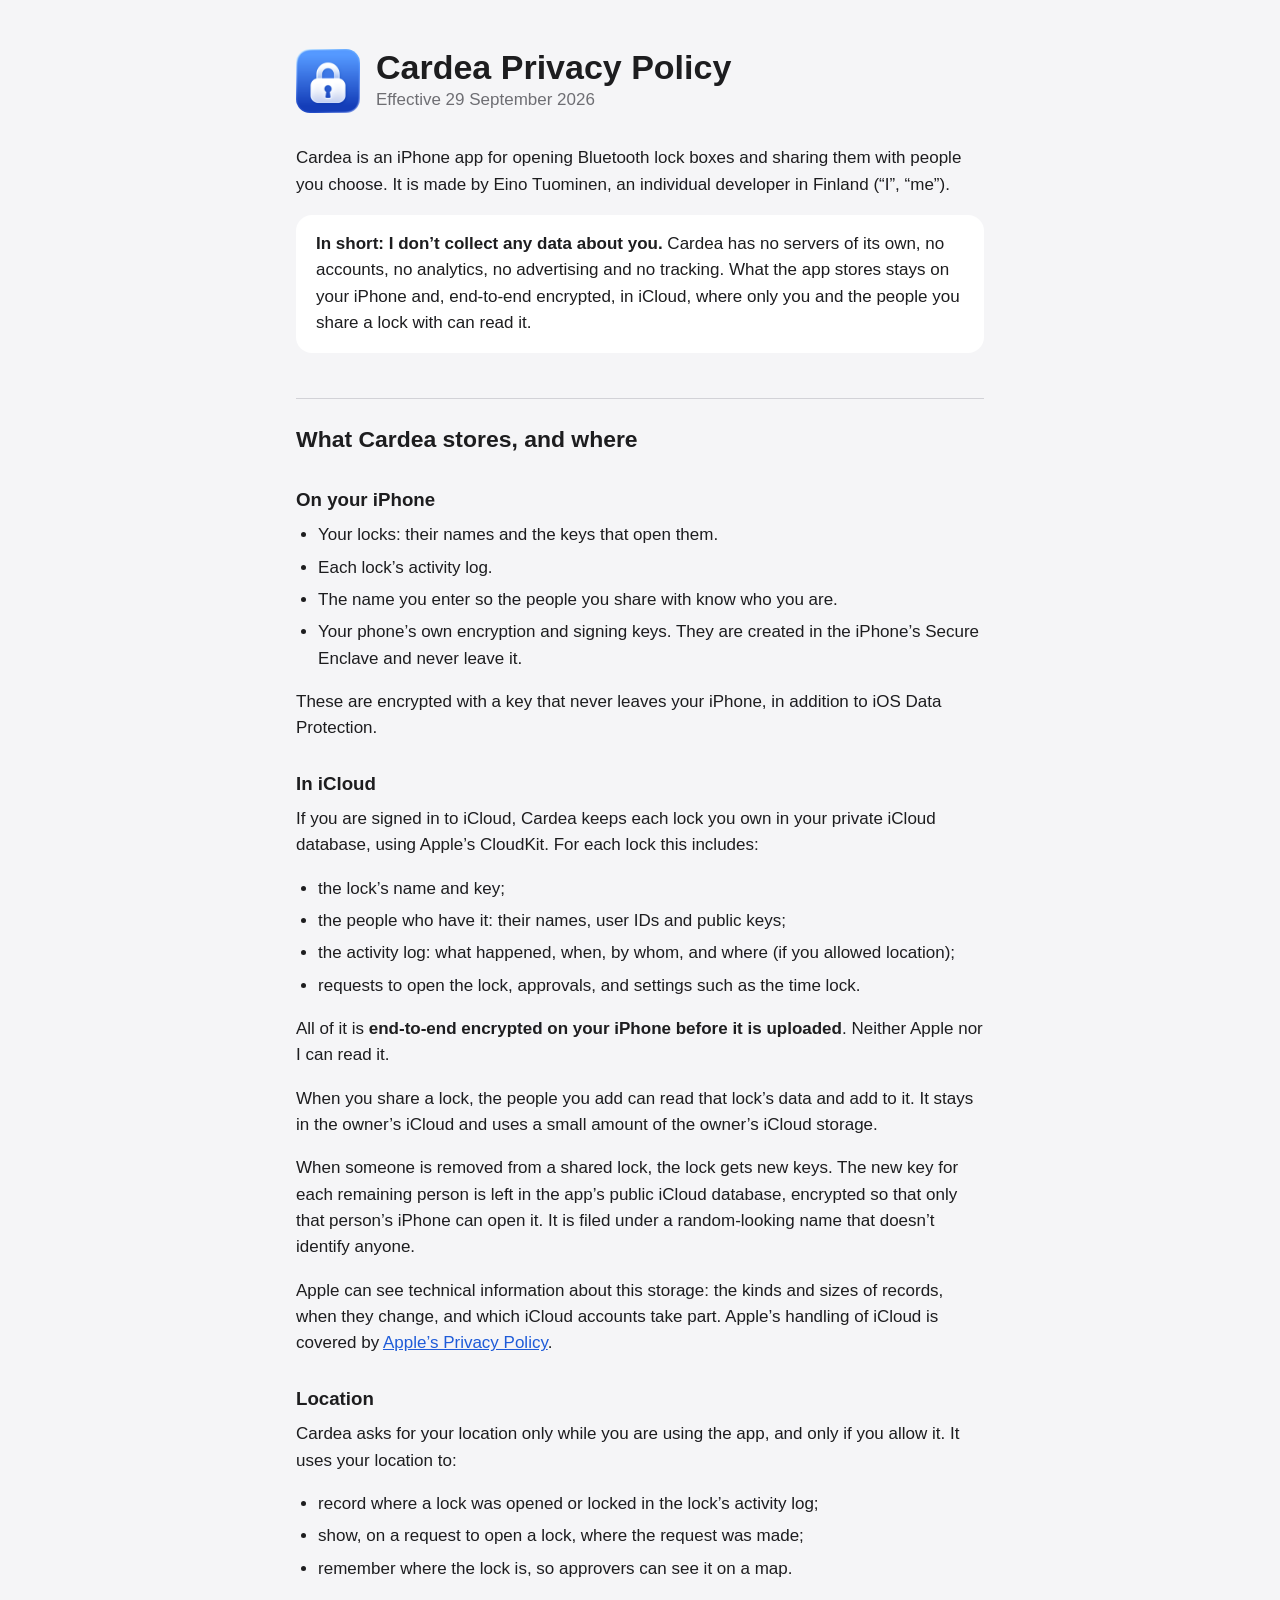
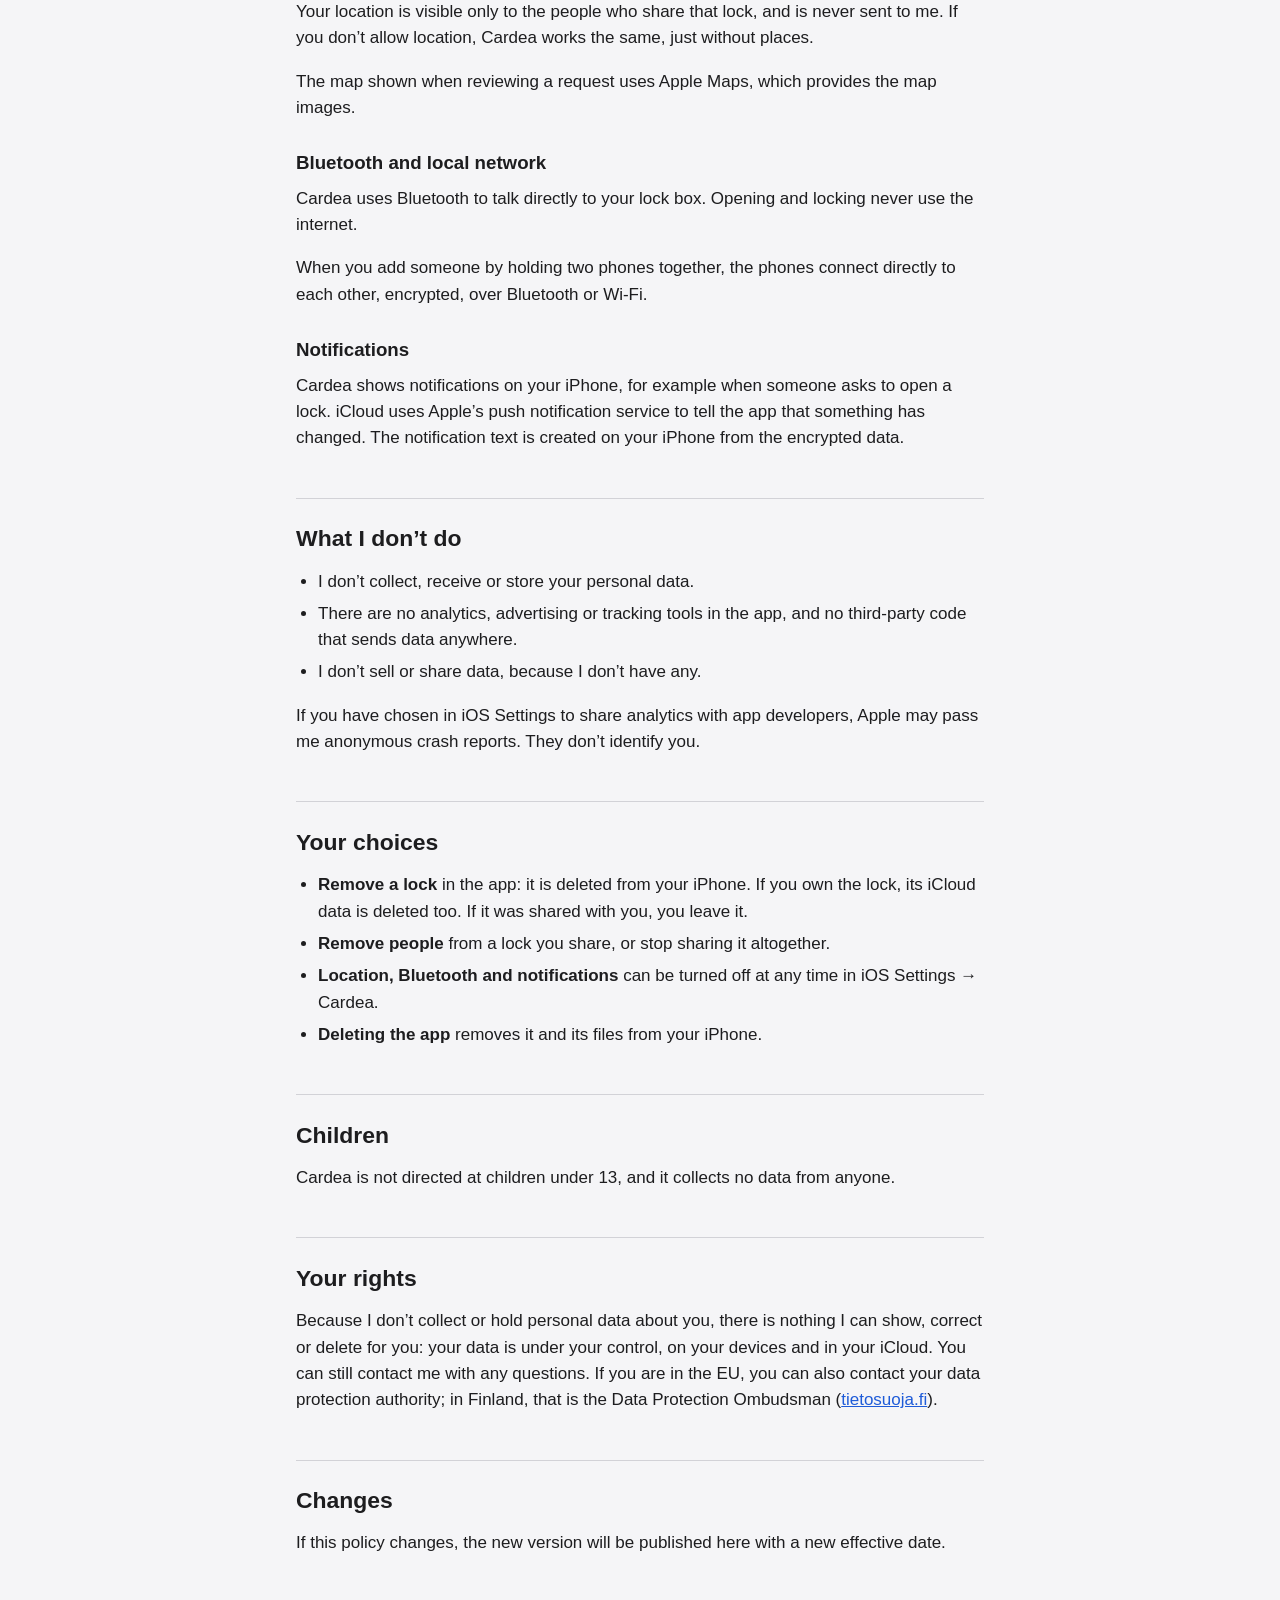
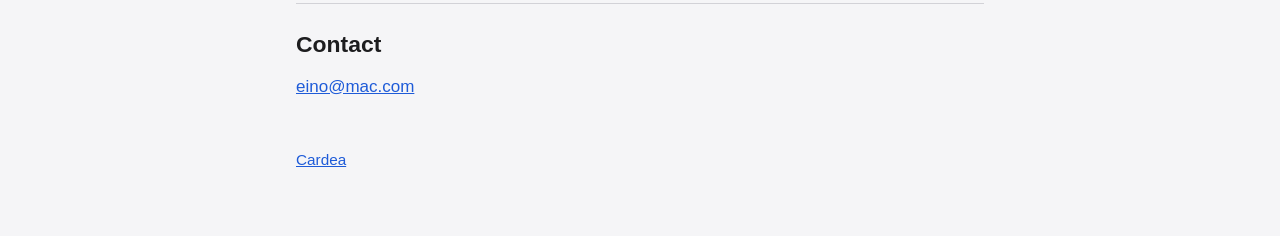
==== privacy/index.html @ a5cd73ec "Cardea support page and privacy policy" ====
<!doctype html>
<html lang="en">
<head>
<meta charset="utf-8">
<meta name="viewport" content="width=device-width, initial-scale=1">
<title>Cardea Privacy Policy</title>
<meta name="description" content="How the Cardea app handles your data: it doesn't collect any.">
<link rel="icon" href="../icon.png">
<link rel="stylesheet" href="../style.css">
</head>
<body>
<main>
<header>
  <img src="../icon.png" alt="">
  <div>
    <h1>Cardea Privacy Policy</h1>
    <p>Effective 29 September 2026</p>
  </div>
</header>

<p>Cardea is an iPhone app for opening Bluetooth lock boxes and sharing them with people you choose. It is made by Eino Tuominen, an individual developer in Finland (“I”, “me”).</p>

<p class="summary"><strong>In short: I don’t collect any data about you.</strong> Cardea has no servers of its own, no accounts, no analytics, no advertising and no tracking. What the app stores stays on your iPhone and, end-to-end encrypted, in iCloud, where only you and the people you share a lock with can read it.</p>

<h2>What Cardea stores, and where</h2>

<h3>On your iPhone</h3>
<ul>
  <li>Your locks: their names and the keys that open them.</li>
  <li>Each lock’s activity log.</li>
  <li>The name you enter so the people you share with know who you are.</li>
  <li>Your phone’s own encryption and signing keys. They are created in the iPhone’s Secure Enclave and never leave it.</li>
</ul>
<p>These are encrypted with a key that never leaves your iPhone, in addition to iOS Data Protection.</p>

<h3>In iCloud</h3>
<p>If you are signed in to iCloud, Cardea keeps each lock you own in your private iCloud database, using Apple’s CloudKit. For each lock this includes:</p>
<ul>
  <li>the lock’s name and key;</li>
  <li>the people who have it: their names, user IDs and public keys;</li>
  <li>the activity log: what happened, when, by whom, and where (if you allowed location);</li>
  <li>requests to open the lock, approvals, and settings such as the time lock.</li>
</ul>
<p>All of it is <strong>end-to-end encrypted on your iPhone before it is uploaded</strong>. Neither Apple nor I can read it.</p>
<p>When you share a lock, the people you add can read that lock’s data and add to it. It stays in the owner’s iCloud and uses a small amount of the owner’s iCloud storage.</p>
<p>When someone is removed from a shared lock, the lock gets new keys. The new key for each remaining person is left in the app’s public iCloud database, encrypted so that only that person’s iPhone can open it. It is filed under a random-looking name that doesn’t identify anyone.</p>
<p>Apple can see technical information about this storage: the kinds and sizes of records, when they change, and which iCloud accounts take part. Apple’s handling of iCloud is covered by <a href="https://www.apple.com/legal/privacy/">Apple’s Privacy Policy</a>.</p>

<h3>Location</h3>
<p>Cardea asks for your location only while you are using the app, and only if you allow it. It uses your location to:</p>
<ul>
  <li>record where a lock was opened or locked in the lock’s activity log;</li>
  <li>show, on a request to open a lock, where the request was made;</li>
  <li>remember where the lock is, so approvers can see it on a map.</li>
</ul>
<p>Your location is visible only to the people who share that lock, and is never sent to me. If you don’t allow location, Cardea works the same, just without places.</p>
<p>The map shown when reviewing a request uses Apple Maps, which provides the map images.</p>

<h3>Bluetooth and local network</h3>
<p>Cardea uses Bluetooth to talk directly to your lock box. Opening and locking never use the internet.</p>
<p>When you add someone by holding two phones together, the phones connect directly to each other, encrypted, over Bluetooth or Wi-Fi.</p>

<h3>Notifications</h3>
<p>Cardea shows notifications on your iPhone, for example when someone asks to open a lock. iCloud uses Apple’s push notification service to tell the app that something has changed. The notification text is created on your iPhone from the encrypted data.</p>

<h2>What I don’t do</h2>
<ul>
  <li>I don’t collect, receive or store your personal data.</li>
  <li>There are no analytics, advertising or tracking tools in the app, and no third-party code that sends data anywhere.</li>
  <li>I don’t sell or share data, because I don’t have any.</li>
</ul>
<p>If you have chosen in iOS Settings to share analytics with app developers, Apple may pass me anonymous crash reports. They don’t identify you.</p>

<h2>Your choices</h2>
<ul>
  <li><strong>Remove a lock</strong> in the app: it is deleted from your iPhone. If you own the lock, its iCloud data is deleted too. If it was shared with you, you leave it.</li>
  <li><strong>Remove people</strong> from a lock you share, or stop sharing it altogether.</li>
  <li><strong>Location, Bluetooth and notifications</strong> can be turned off at any time in iOS Settings → Cardea.</li>
  <li><strong>Deleting the app</strong> removes it and its files from your iPhone.</li>
</ul>

<h2>Children</h2>
<p>Cardea is not directed at children under 13, and it collects no data from anyone.</p>

<h2>Your rights</h2>
<p>Because I don’t collect or hold personal data about you, there is nothing I can show, correct or delete for you: your data is under your control, on your devices and in your iCloud. You can still contact me with any questions. If you are in the EU, you can also contact your data protection authority; in Finland, that is the Data Protection Ombudsman (<a href="https://tietosuoja.fi/en">tietosuoja.fi</a>).</p>

<h2>Changes</h2>
<p>If this policy changes, the new version will be published here with a new effective date.</p>

<h2>Contact</h2>
<p><a href="mailto:eino@mac.com">eino@mac.com</a></p>

<footer><a href="../">Cardea</a></footer>
</main>
</body>
</html>
---- style.css ----
:root {
  --bg: #f5f5f7;
  --card: #ffffff;
  --text: #1d1d1f;
  --muted: #6e6e73;
  --accent: #1e5bd8;
  --rule: #d2d2d7;
}
@media (prefers-color-scheme: dark) {
  :root {
    --bg: #000000;
    --card: #1c1c1e;
    --text: #f5f5f7;
    --muted: #a1a1a6;
    --accent: #5b9bff;
    --rule: #38383a;
  }
}
* { box-sizing: border-box; }
body {
  margin: 0;
  background: var(--bg);
  color: var(--text);
  font: 17px/1.55 -apple-system, BlinkMacSystemFont, "SF Pro Text", "Helvetica Neue", Arial, sans-serif;
  -webkit-text-size-adjust: 100%;
}
main {
  max-width: 720px;
  margin: 0 auto;
  padding: 48px 16px 64px;
}
header { display: flex; align-items: center; gap: 16px; margin-bottom: 32px; }
header img { width: 64px; height: 64px; border-radius: 14px; }
header p { margin: 0; color: var(--muted); }
h1 { font-size: 2em; line-height: 1.15; margin: 0; }
h2 { font-size: 1.35em; margin: 2em 0 0.5em; padding-top: 1em; border-top: 1px solid var(--rule); }
h3 { font-size: 1.1em; margin: 1.5em 0 0.4em; }
p, ul { margin: 0 0 1em; }
ul { padding-left: 1.3em; }
li { margin-bottom: 0.35em; }
a { color: var(--accent); }
.summary {
  background: var(--card);
  border-radius: 16px;
  padding: 16px 20px;
  margin: 0 0 1.5em;
}
.muted { color: var(--muted); }
footer { margin-top: 48px; color: var(--muted); font-size: 0.9em; }
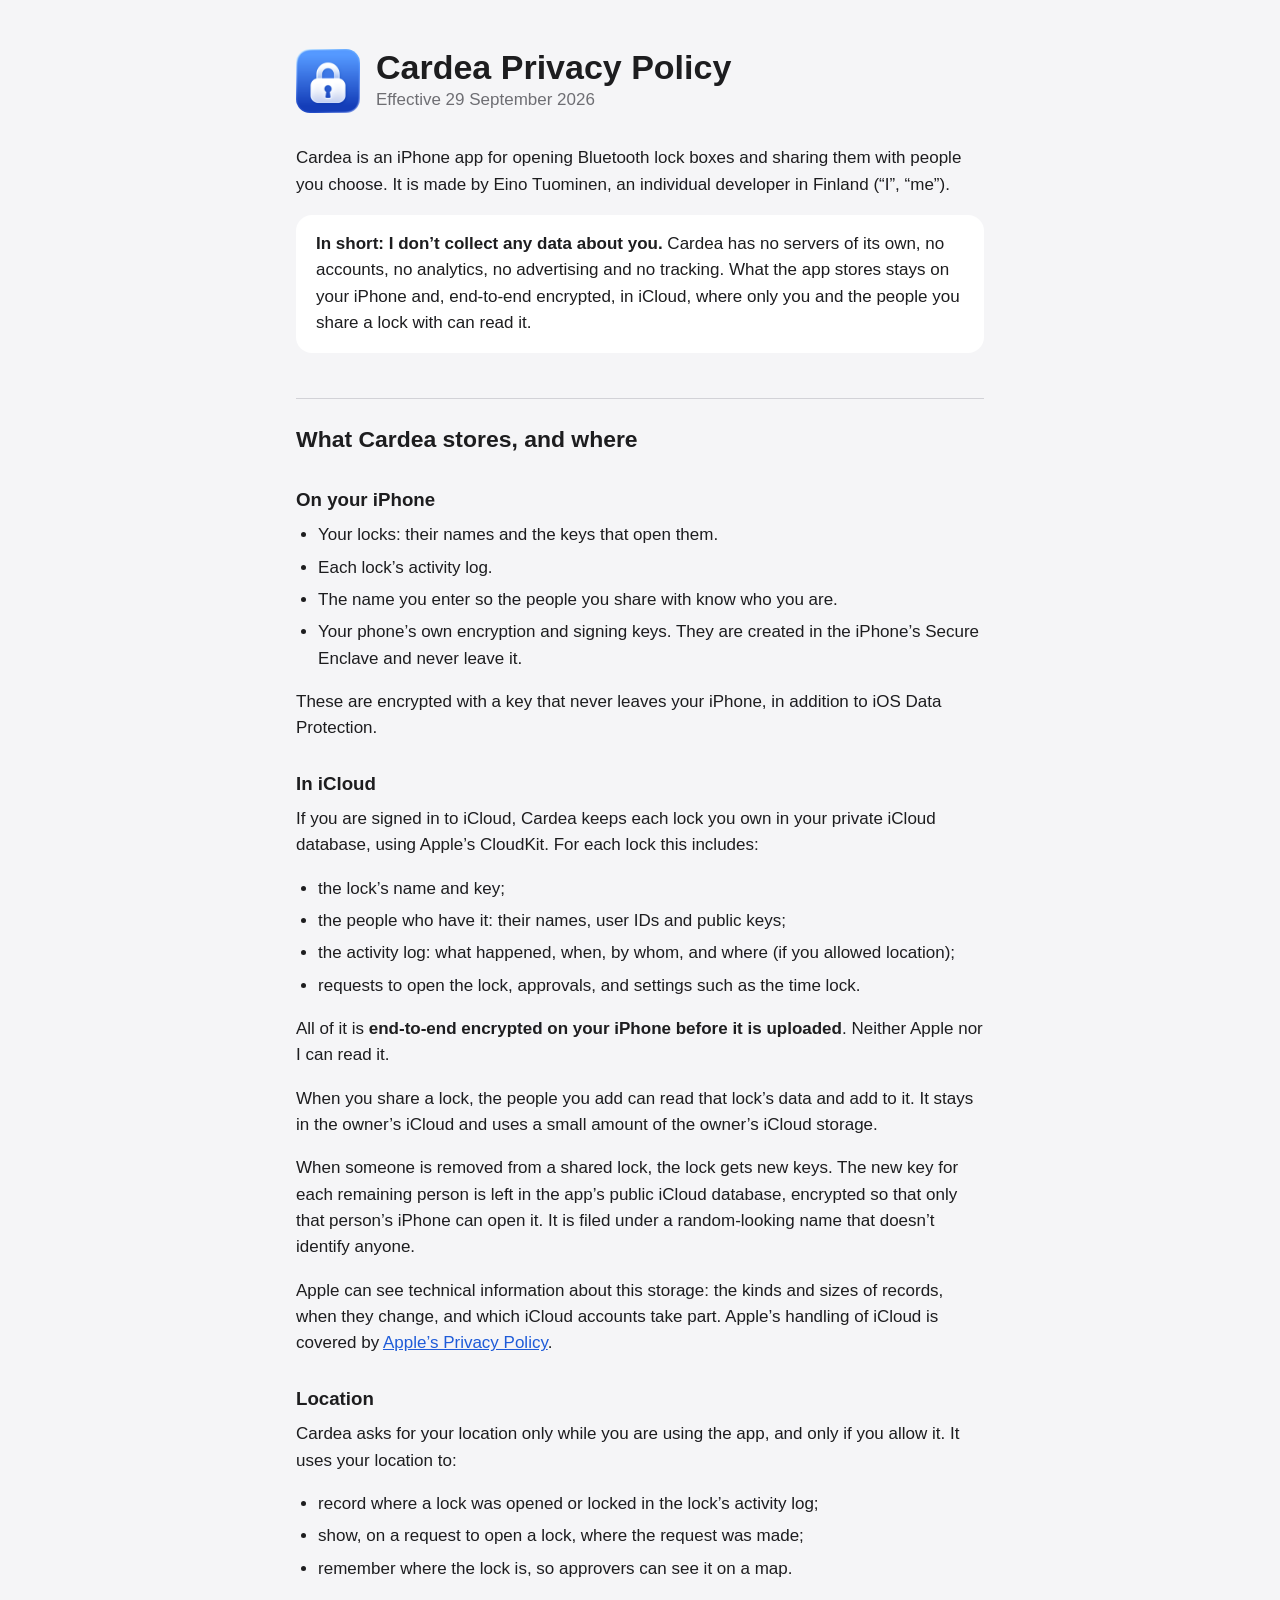
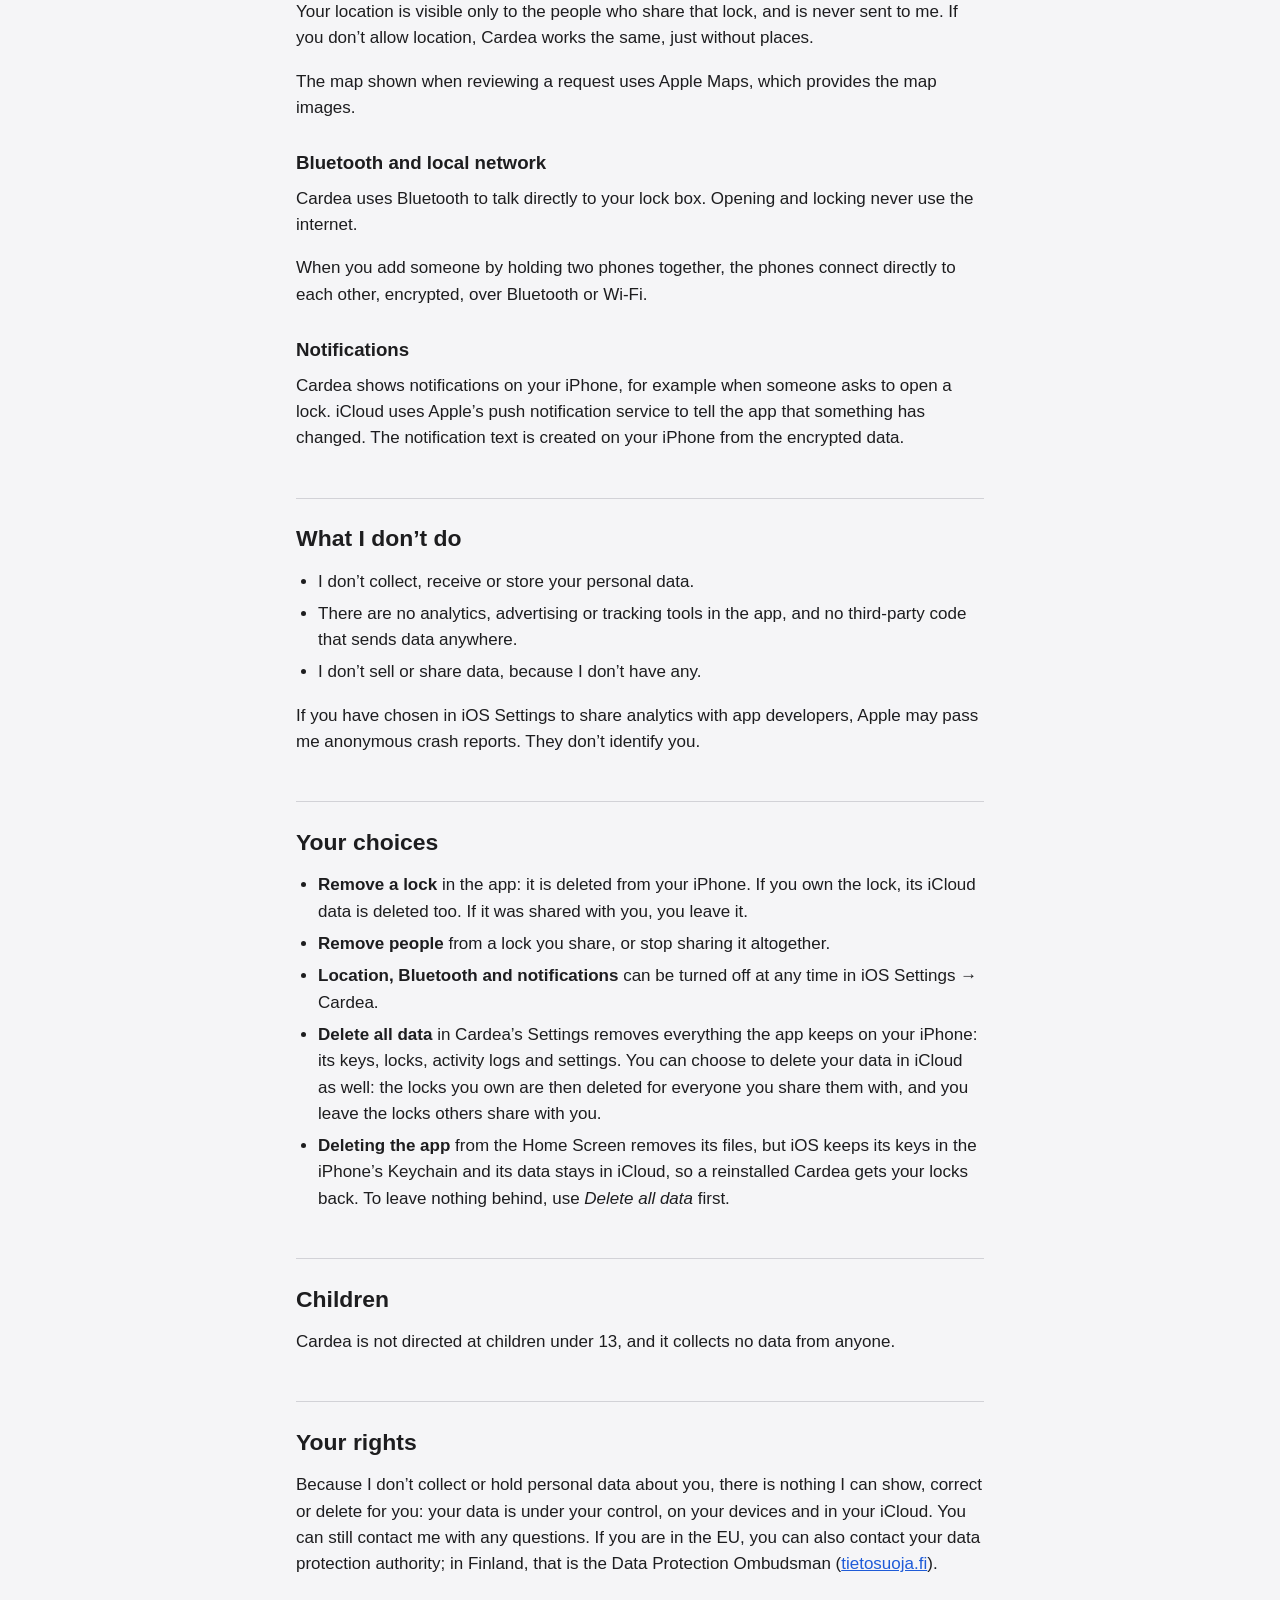
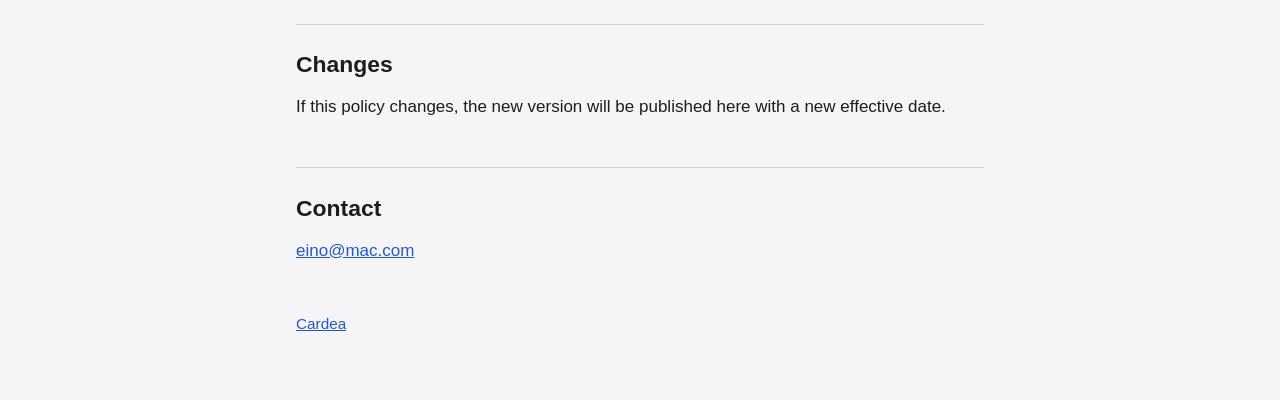
==== commit 924ce6d5: "Privacy policy: Delete all data" ====
--- a/privacy/index.html
+++ b/privacy/index.html
@@ -76,7 +76,8 @@
   <li><strong>Remove a lock</strong> in the app: it is deleted from your iPhone. If you own the lock, its iCloud data is deleted too. If it was shared with you, you leave it.</li>
   <li><strong>Remove people</strong> from a lock you share, or stop sharing it altogether.</li>
   <li><strong>Location, Bluetooth and notifications</strong> can be turned off at any time in iOS Settings → Cardea.</li>
-  <li><strong>Deleting the app</strong> removes it and its files from your iPhone.</li>
+  <li><strong>Delete all data</strong> in Cardea’s Settings removes everything the app keeps on your iPhone: its keys, locks, activity logs and settings. You can choose to delete your data in iCloud as well: the locks you own are then deleted for everyone you share them with, and you leave the locks others share with you.</li>
+  <li><strong>Deleting the app</strong> from the Home Screen removes its files, but iOS keeps its keys in the iPhone’s Keychain and its data stays in iCloud, so a reinstalled Cardea gets your locks back. To leave nothing behind, use <em>Delete all data</em> first.</li>
 </ul>
 
 <h2>Children</h2>
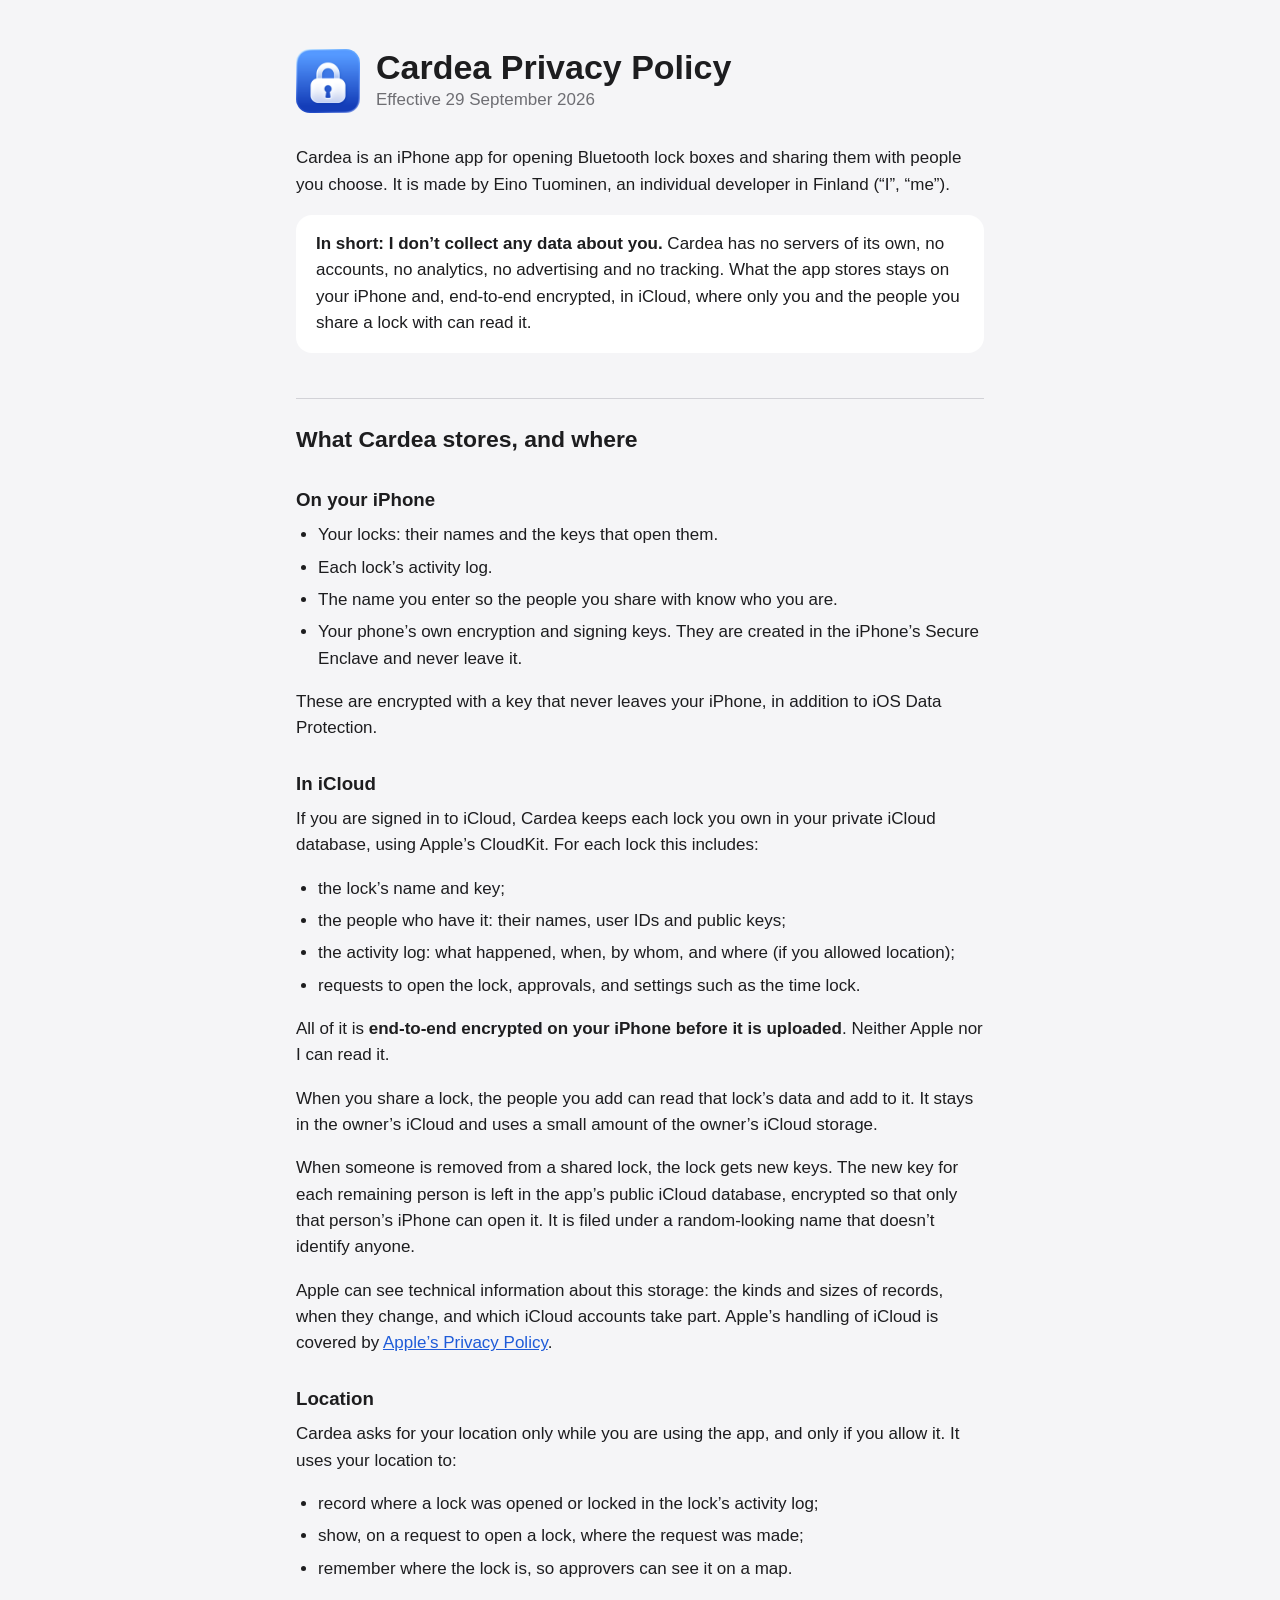
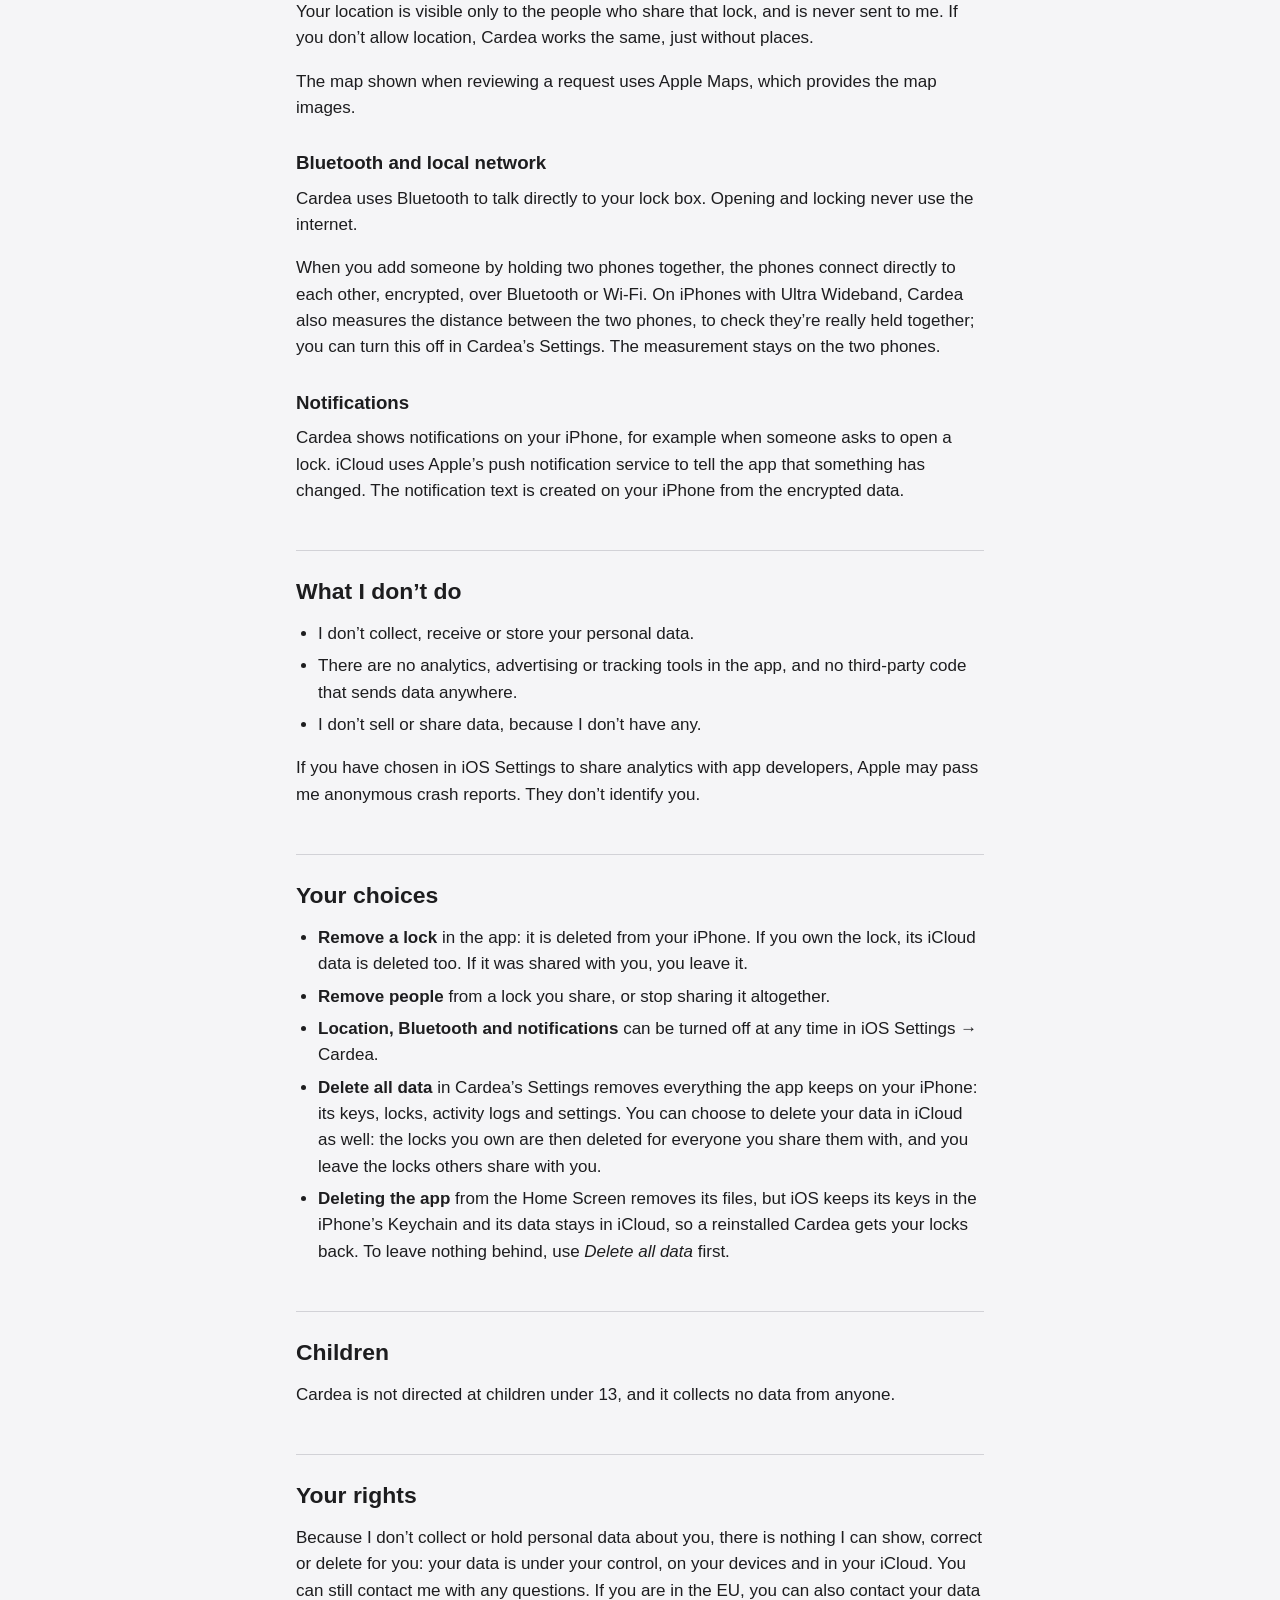
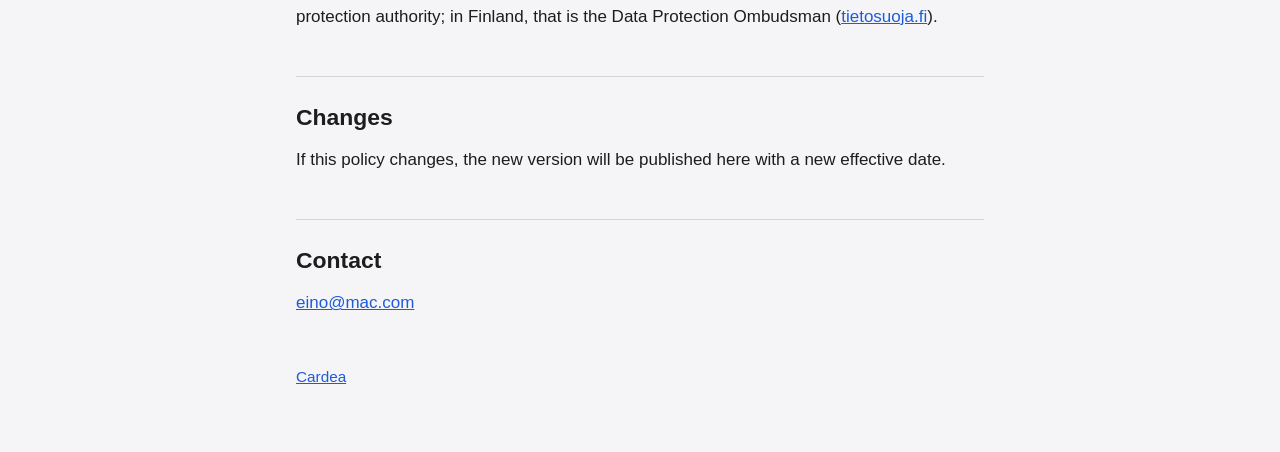
==== commit 4cc46a49: "Privacy policy: Ultra Wideband distance check" ====
--- a/privacy/index.html
+++ b/privacy/index.html
@@ -58,7 +58,7 @@
 
 <h3>Bluetooth and local network</h3>
 <p>Cardea uses Bluetooth to talk directly to your lock box. Opening and locking never use the internet.</p>
-<p>When you add someone by holding two phones together, the phones connect directly to each other, encrypted, over Bluetooth or Wi-Fi.</p>
+<p>When you add someone by holding two phones together, the phones connect directly to each other, encrypted, over Bluetooth or Wi-Fi. On iPhones with Ultra Wideband, Cardea also measures the distance between the two phones, to check they’re really held together; you can turn this off in Cardea’s Settings. The measurement stays on the two phones.</p>
 
 <h3>Notifications</h3>
 <p>Cardea shows notifications on your iPhone, for example when someone asks to open a lock. iCloud uses Apple’s push notification service to tell the app that something has changed. The notification text is created on your iPhone from the encrypted data.</p>
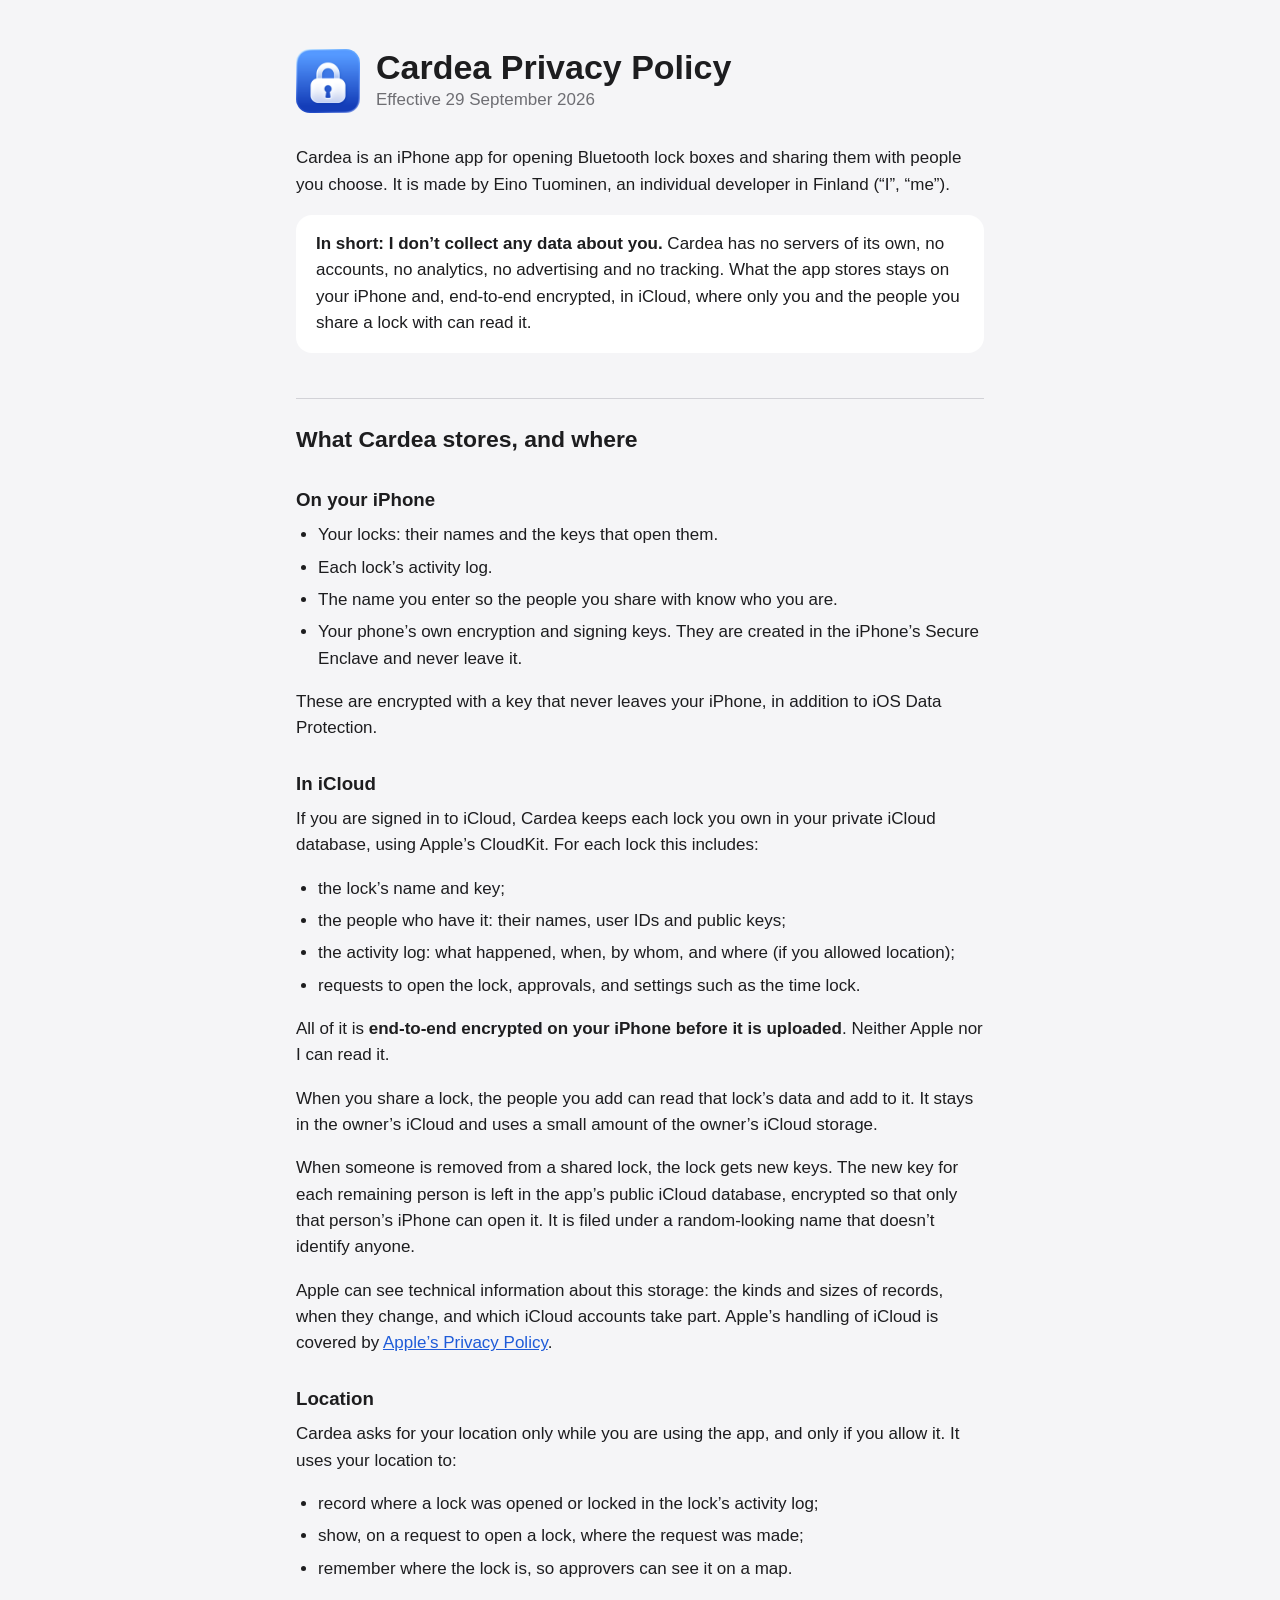
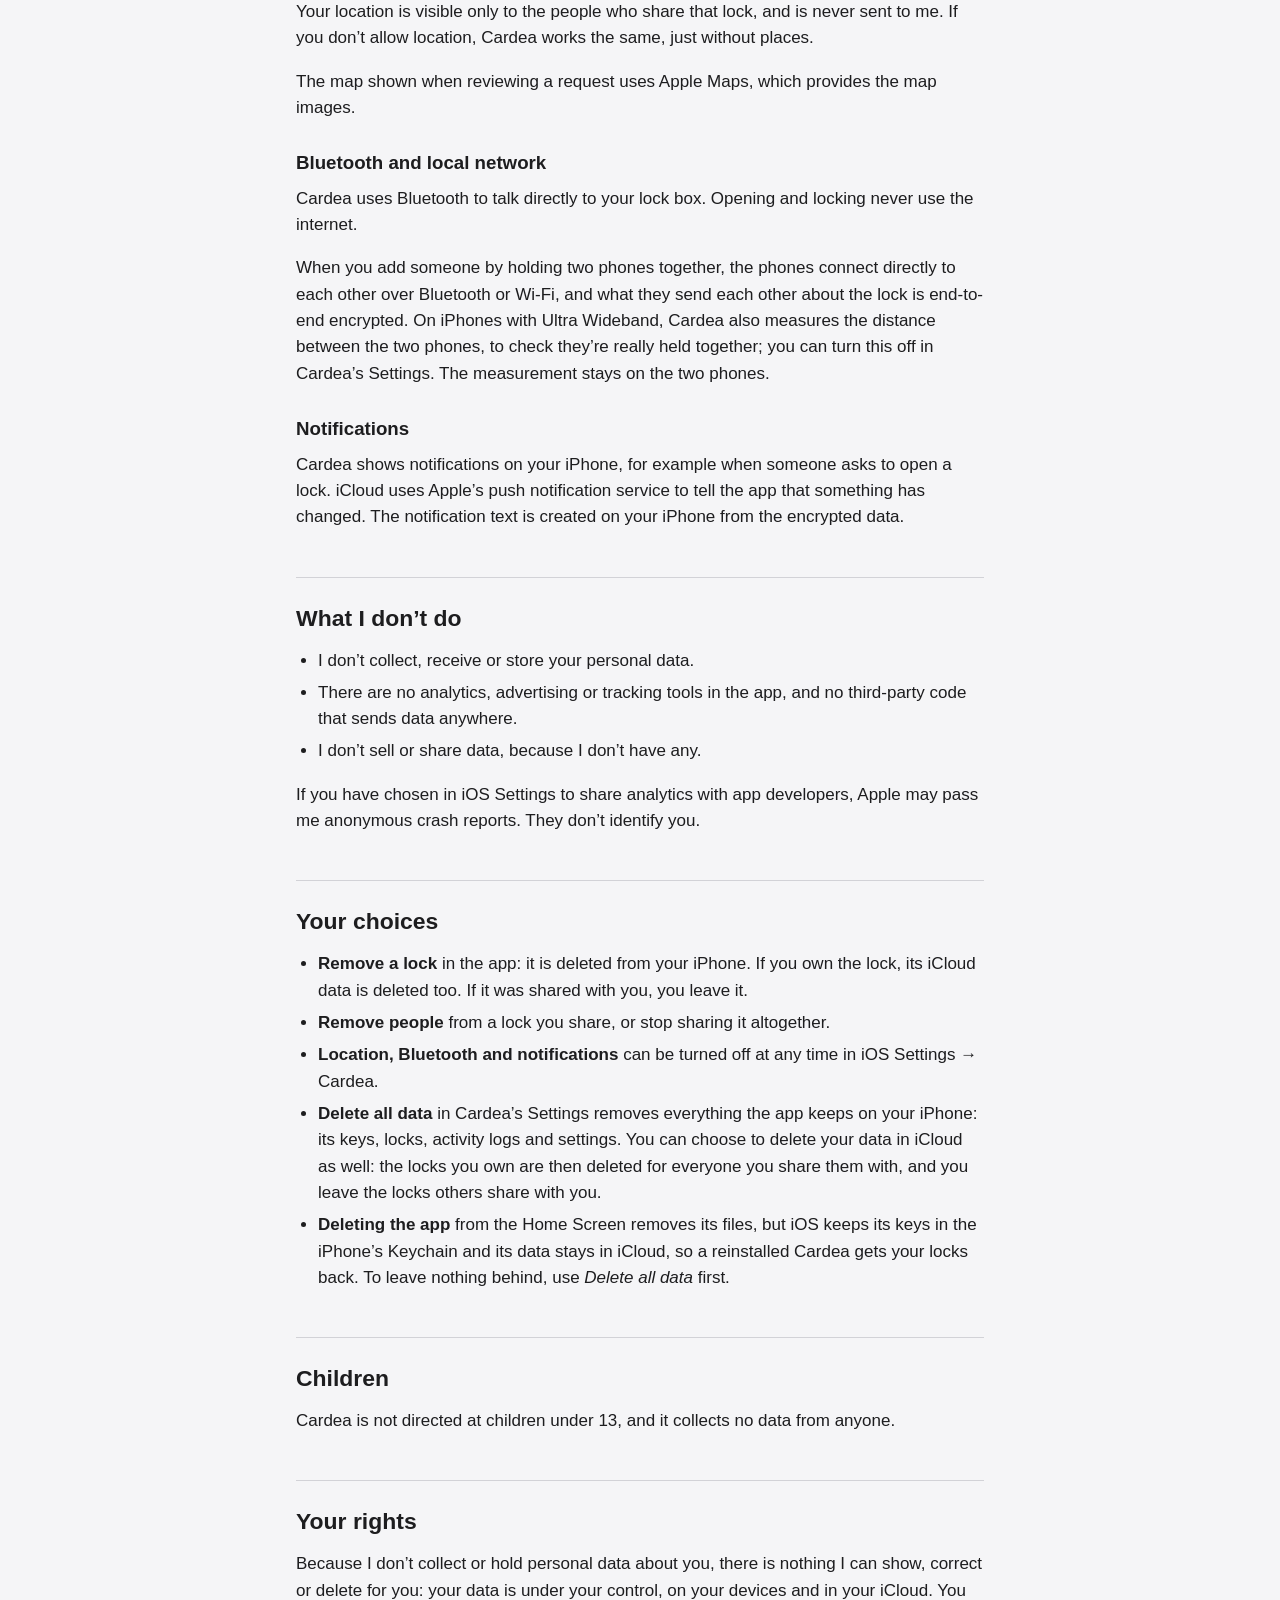
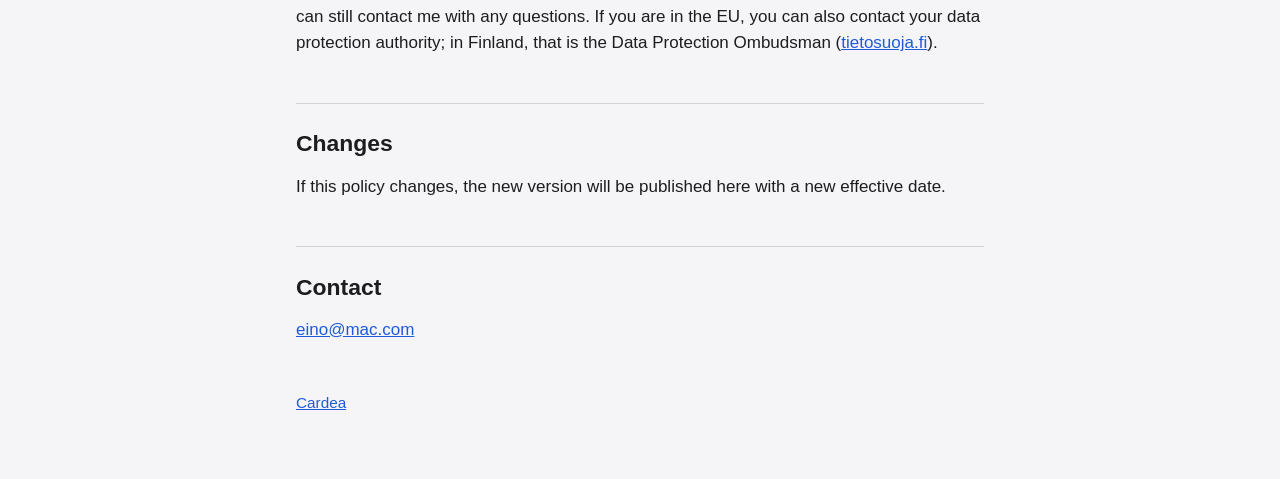
==== commit 42b3b51e: "Privacy policy: phones together wording" ====
--- a/privacy/index.html
+++ b/privacy/index.html
@@ -58,7 +58,7 @@
 
 <h3>Bluetooth and local network</h3>
 <p>Cardea uses Bluetooth to talk directly to your lock box. Opening and locking never use the internet.</p>
-<p>When you add someone by holding two phones together, the phones connect directly to each other, encrypted, over Bluetooth or Wi-Fi. On iPhones with Ultra Wideband, Cardea also measures the distance between the two phones, to check they’re really held together; you can turn this off in Cardea’s Settings. The measurement stays on the two phones.</p>
+<p>When you add someone by holding two phones together, the phones connect directly to each other over Bluetooth or Wi-Fi, and what they send each other about the lock is end-to-end encrypted. On iPhones with Ultra Wideband, Cardea also measures the distance between the two phones, to check they’re really held together; you can turn this off in Cardea’s Settings. The measurement stays on the two phones.</p>
 
 <h3>Notifications</h3>
 <p>Cardea shows notifications on your iPhone, for example when someone asks to open a lock. iCloud uses Apple’s push notification service to tell the app that something has changed. The notification text is created on your iPhone from the encrypted data.</p>
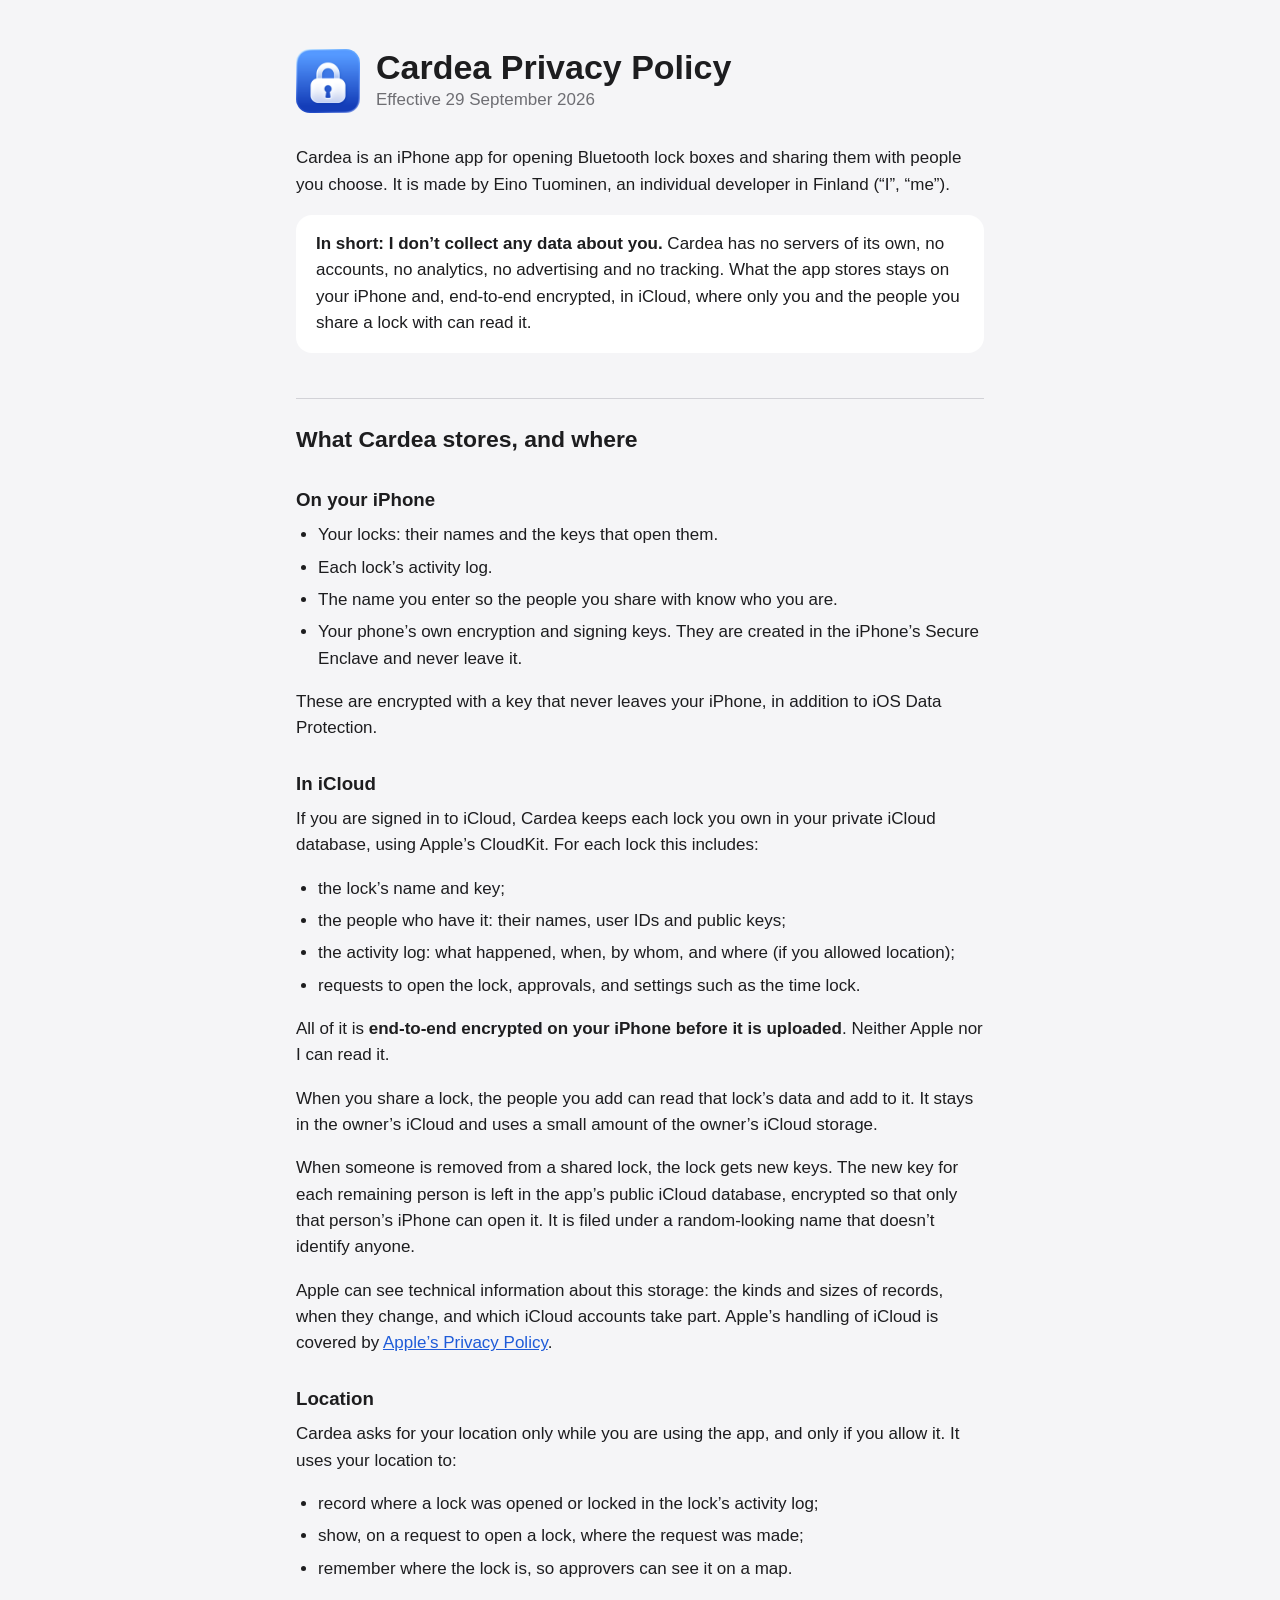
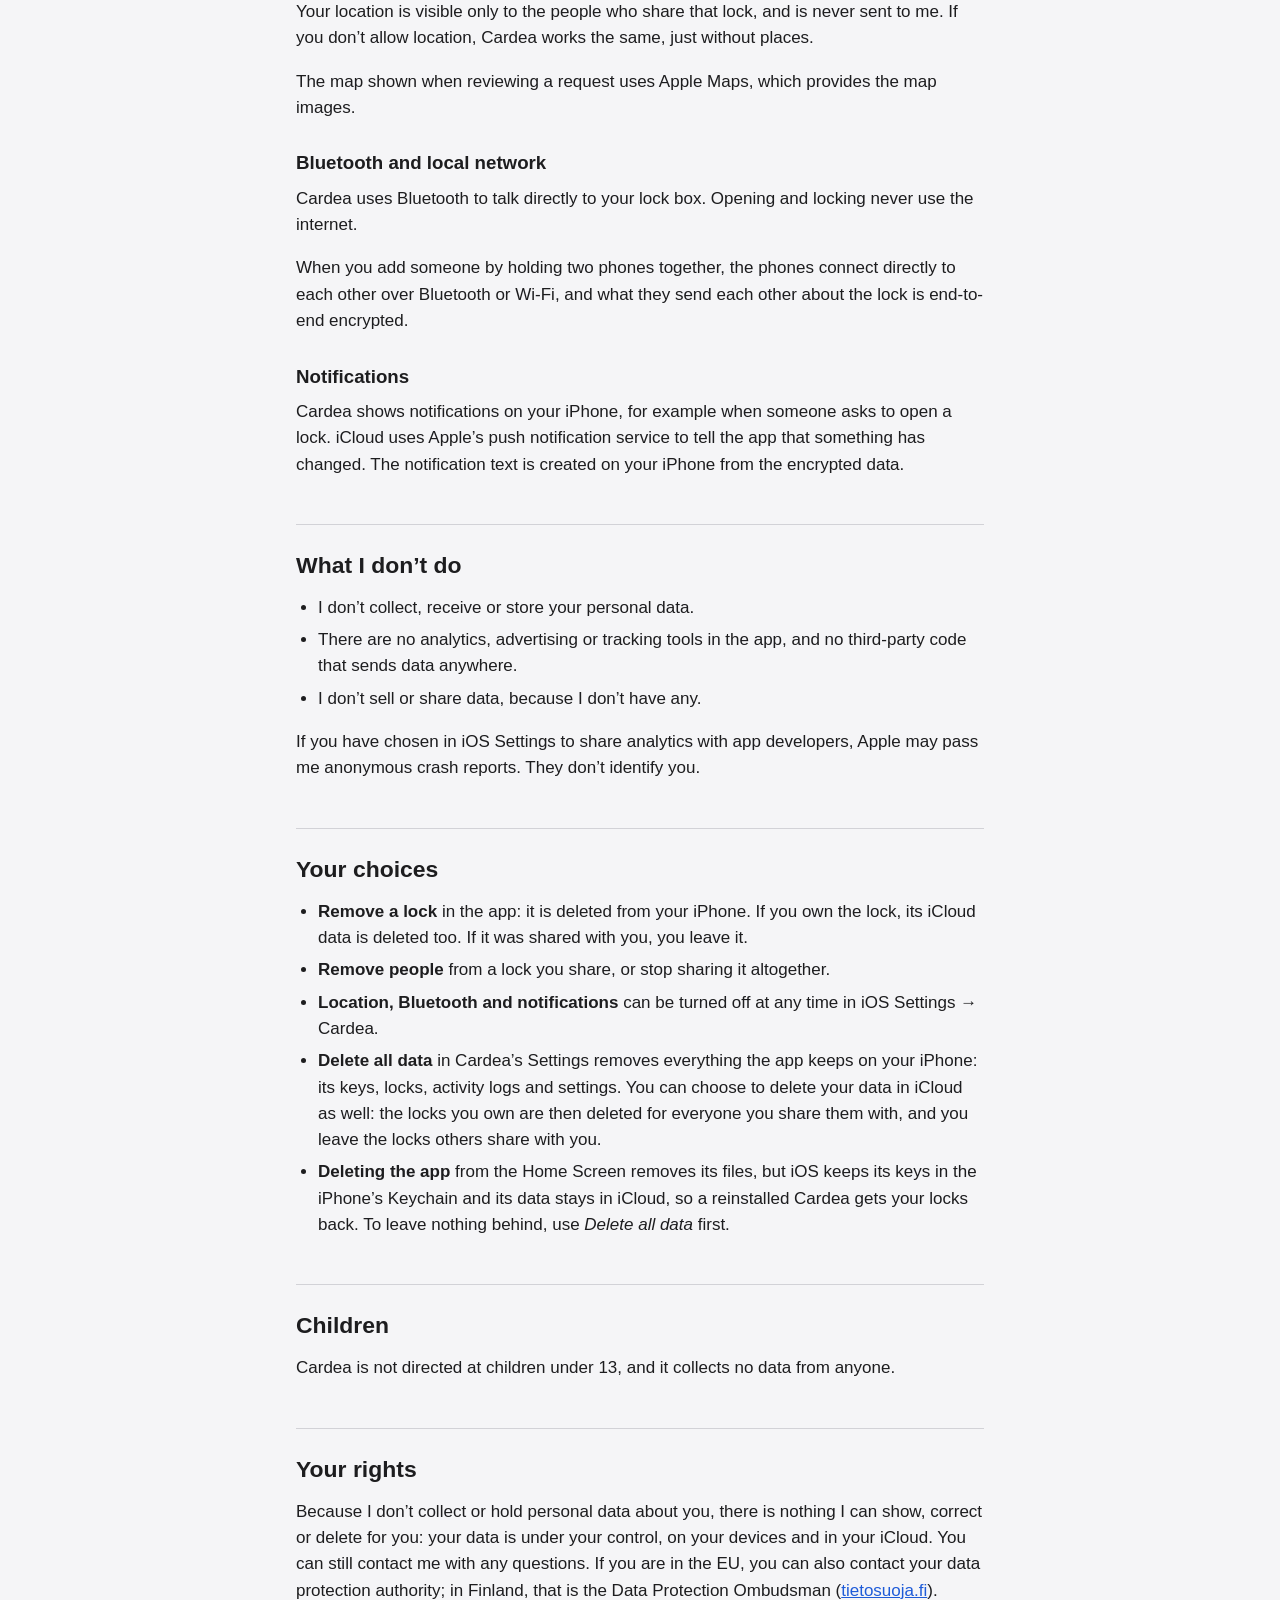
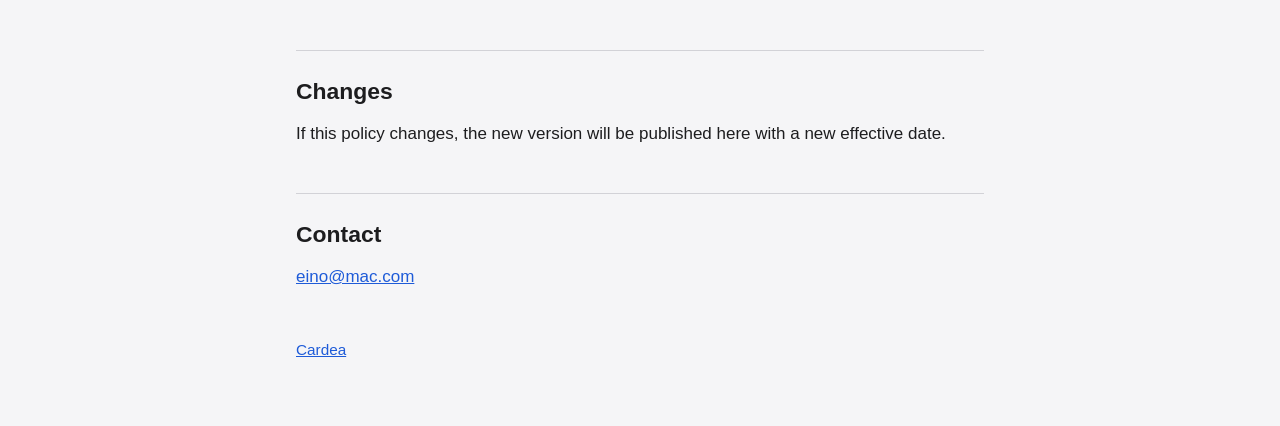
==== commit 24e0339c: "Privacy policy: no distance measuring" ====
--- a/privacy/index.html
+++ b/privacy/index.html
@@ -58,7 +58,7 @@
 
 <h3>Bluetooth and local network</h3>
 <p>Cardea uses Bluetooth to talk directly to your lock box. Opening and locking never use the internet.</p>
-<p>When you add someone by holding two phones together, the phones connect directly to each other over Bluetooth or Wi-Fi, and what they send each other about the lock is end-to-end encrypted. On iPhones with Ultra Wideband, Cardea also measures the distance between the two phones, to check they’re really held together; you can turn this off in Cardea’s Settings. The measurement stays on the two phones.</p>
+<p>When you add someone by holding two phones together, the phones connect directly to each other over Bluetooth or Wi-Fi, and what they send each other about the lock is end-to-end encrypted.</p>
 
 <h3>Notifications</h3>
 <p>Cardea shows notifications on your iPhone, for example when someone asks to open a lock. iCloud uses Apple’s push notification service to tell the app that something has changed. The notification text is created on your iPhone from the encrypted data.</p>
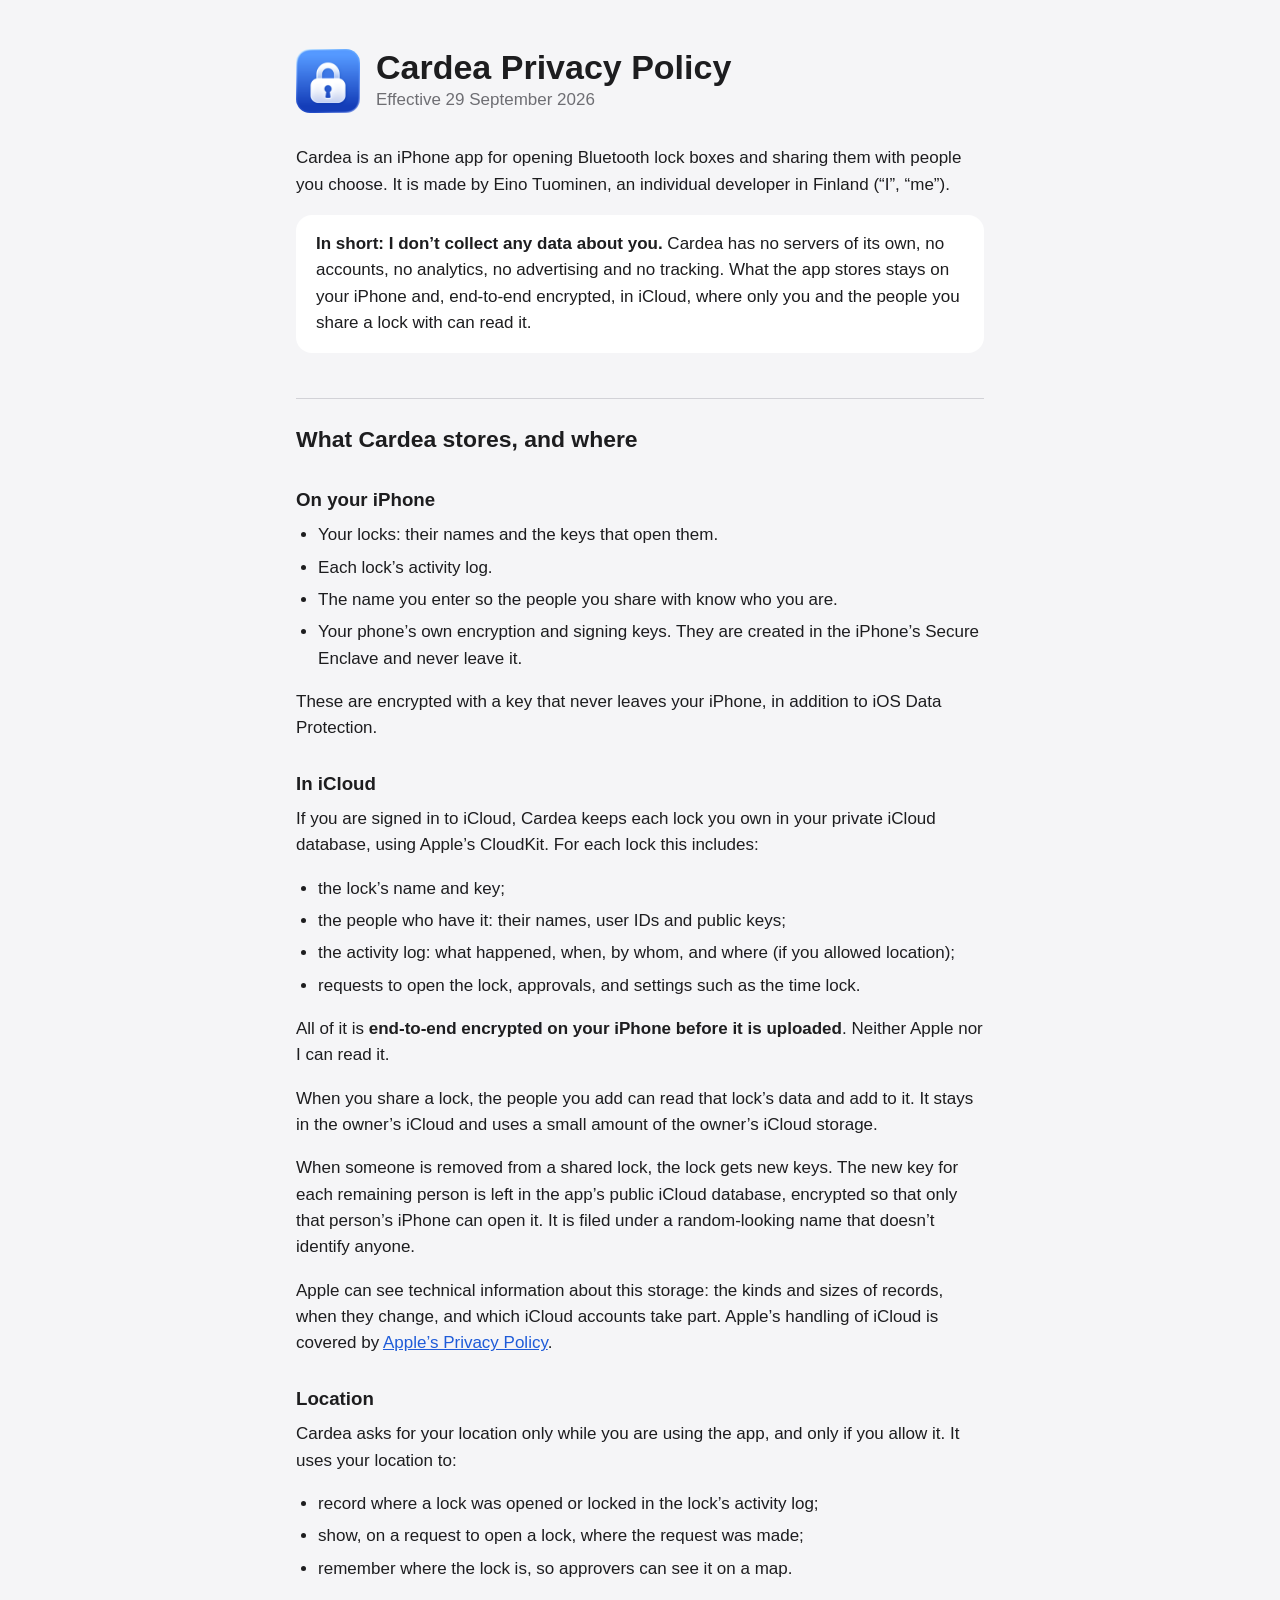
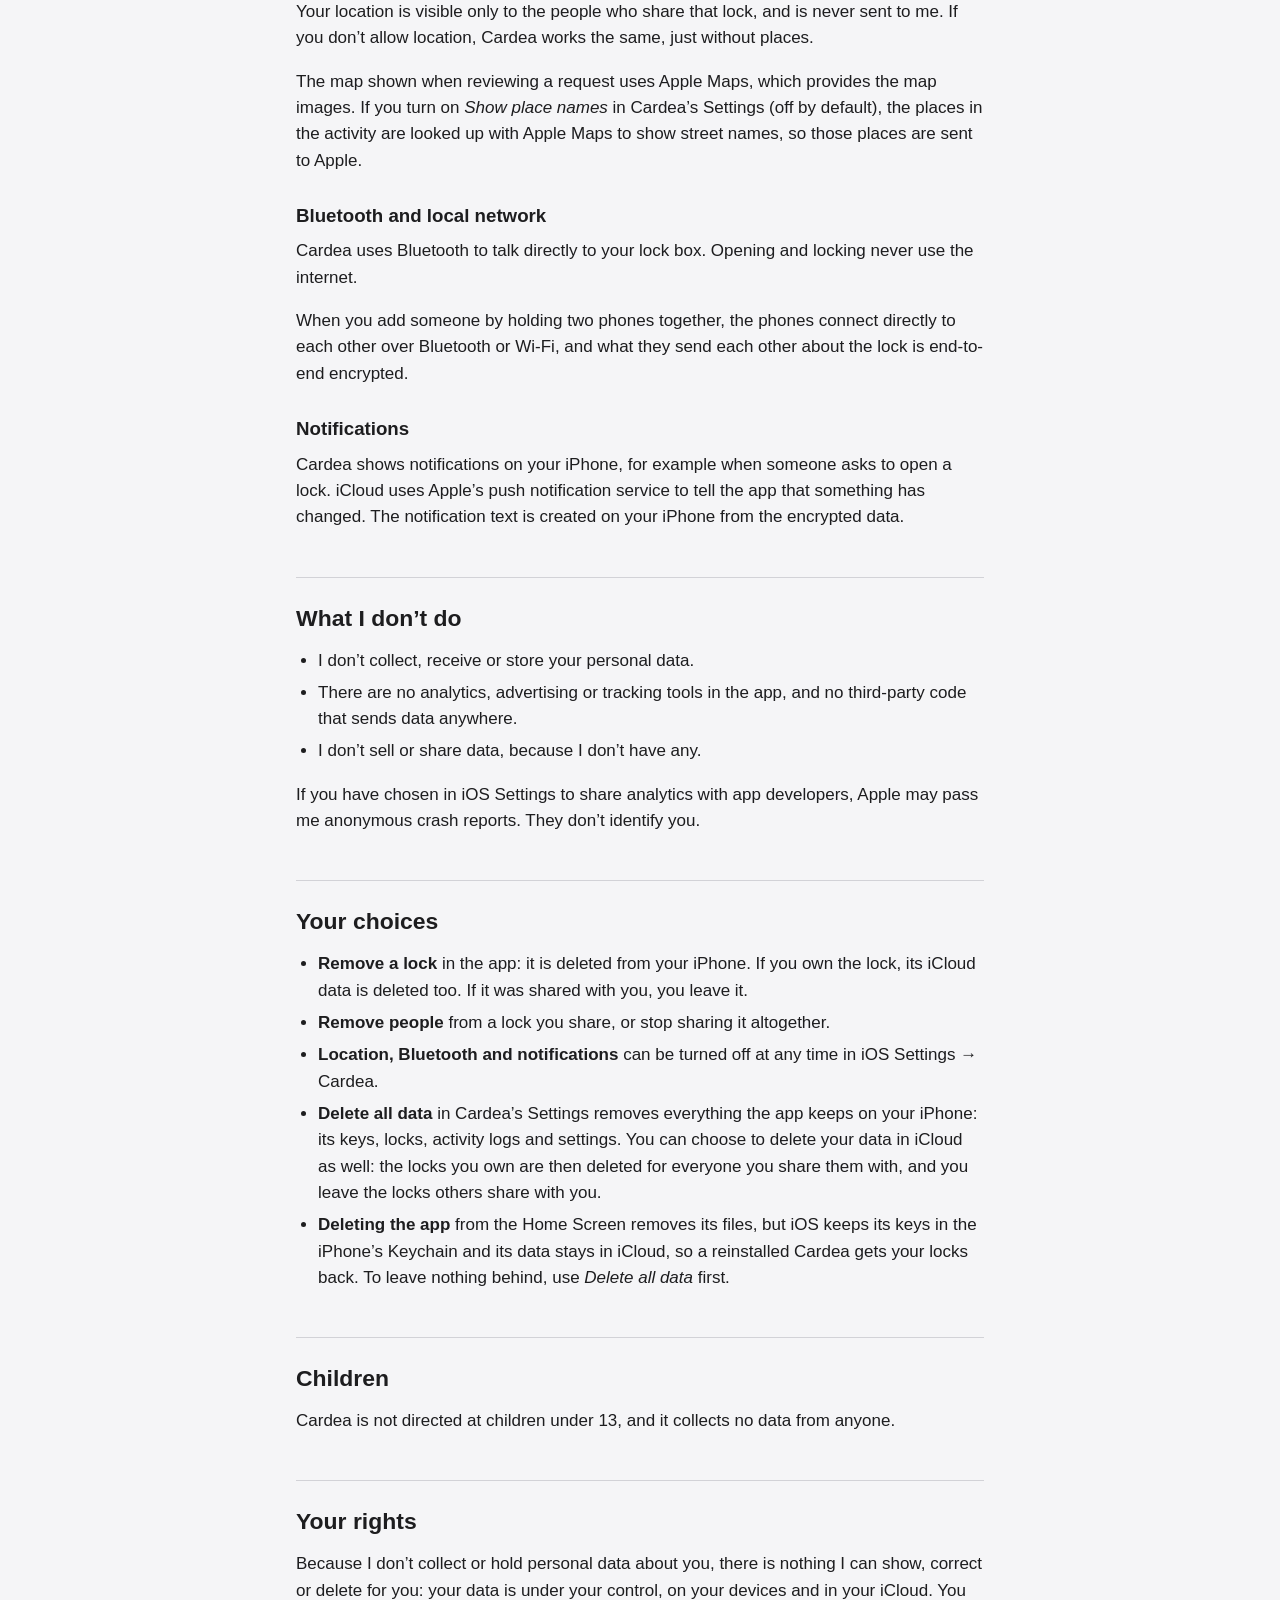
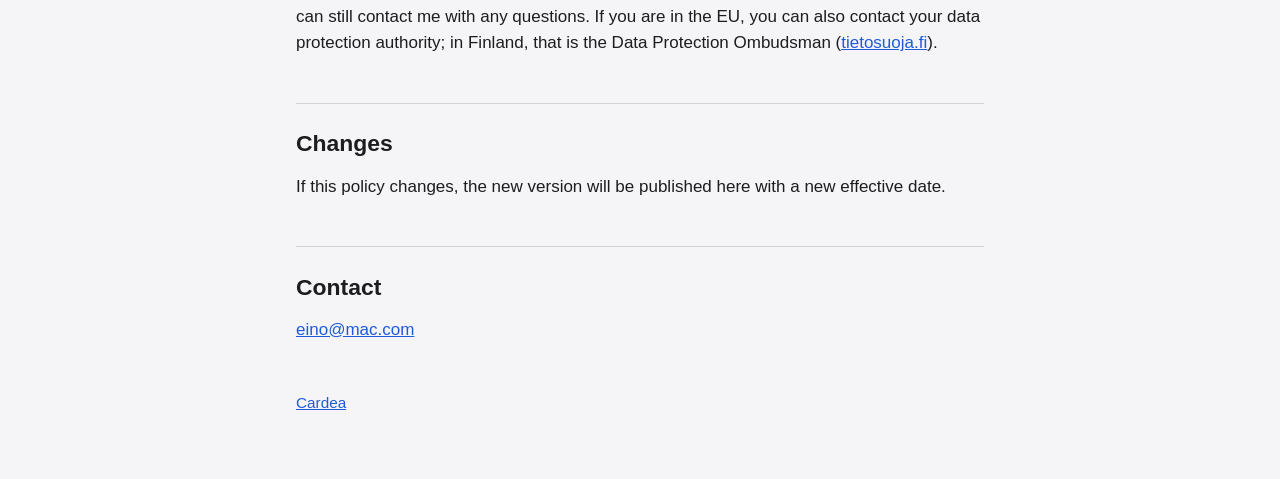
==== commit e7032163: "Privacy: place names are opt-in (Apple Maps)" ====
--- a/privacy/index.html
+++ b/privacy/index.html
@@ -54,7 +54,7 @@
   <li>remember where the lock is, so approvers can see it on a map.</li>
 </ul>
 <p>Your location is visible only to the people who share that lock, and is never sent to me. If you don’t allow location, Cardea works the same, just without places.</p>
-<p>The map shown when reviewing a request uses Apple Maps, which provides the map images.</p>
+<p>The map shown when reviewing a request uses Apple Maps, which provides the map images. If you turn on <em>Show place names</em> in Cardea’s Settings (off by default), the places in the activity are looked up with Apple Maps to show street names, so those places are sent to Apple.</p>
 
 <h3>Bluetooth and local network</h3>
 <p>Cardea uses Bluetooth to talk directly to your lock box. Opening and locking never use the internet.</p>
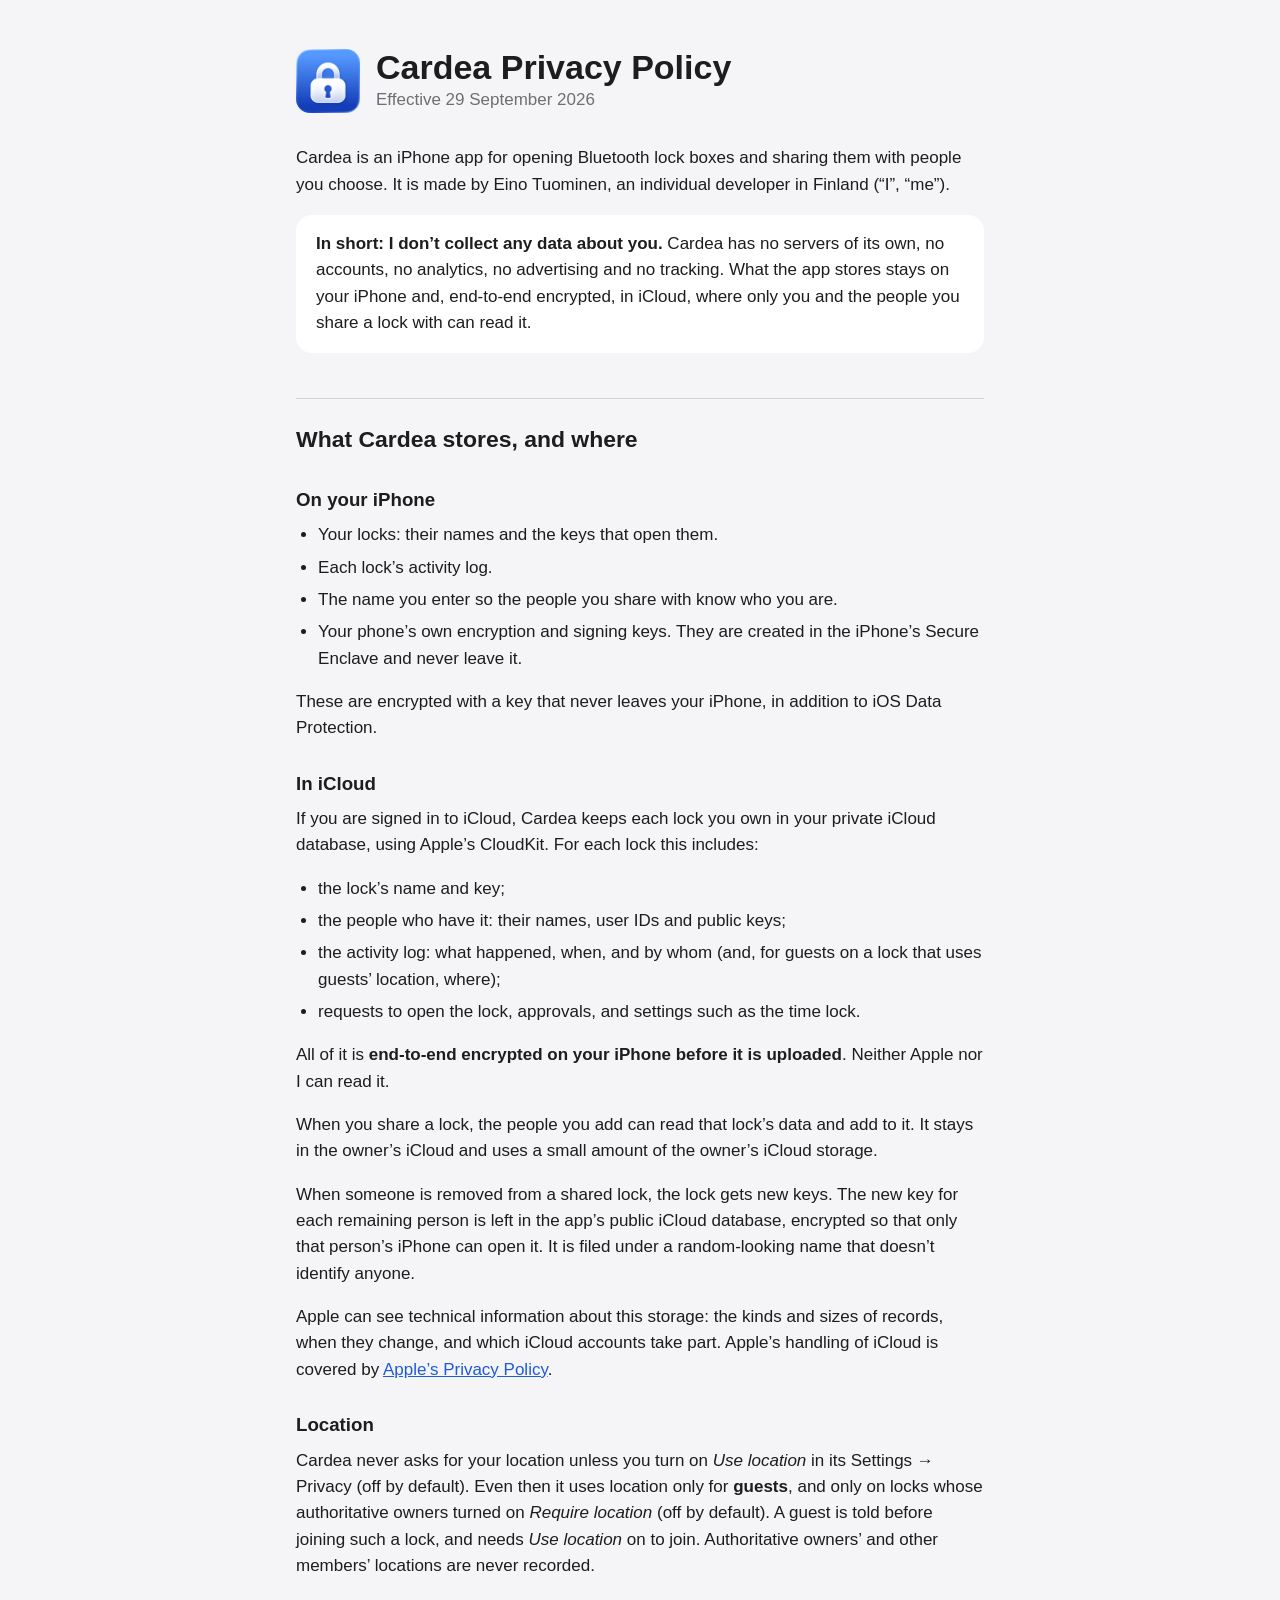
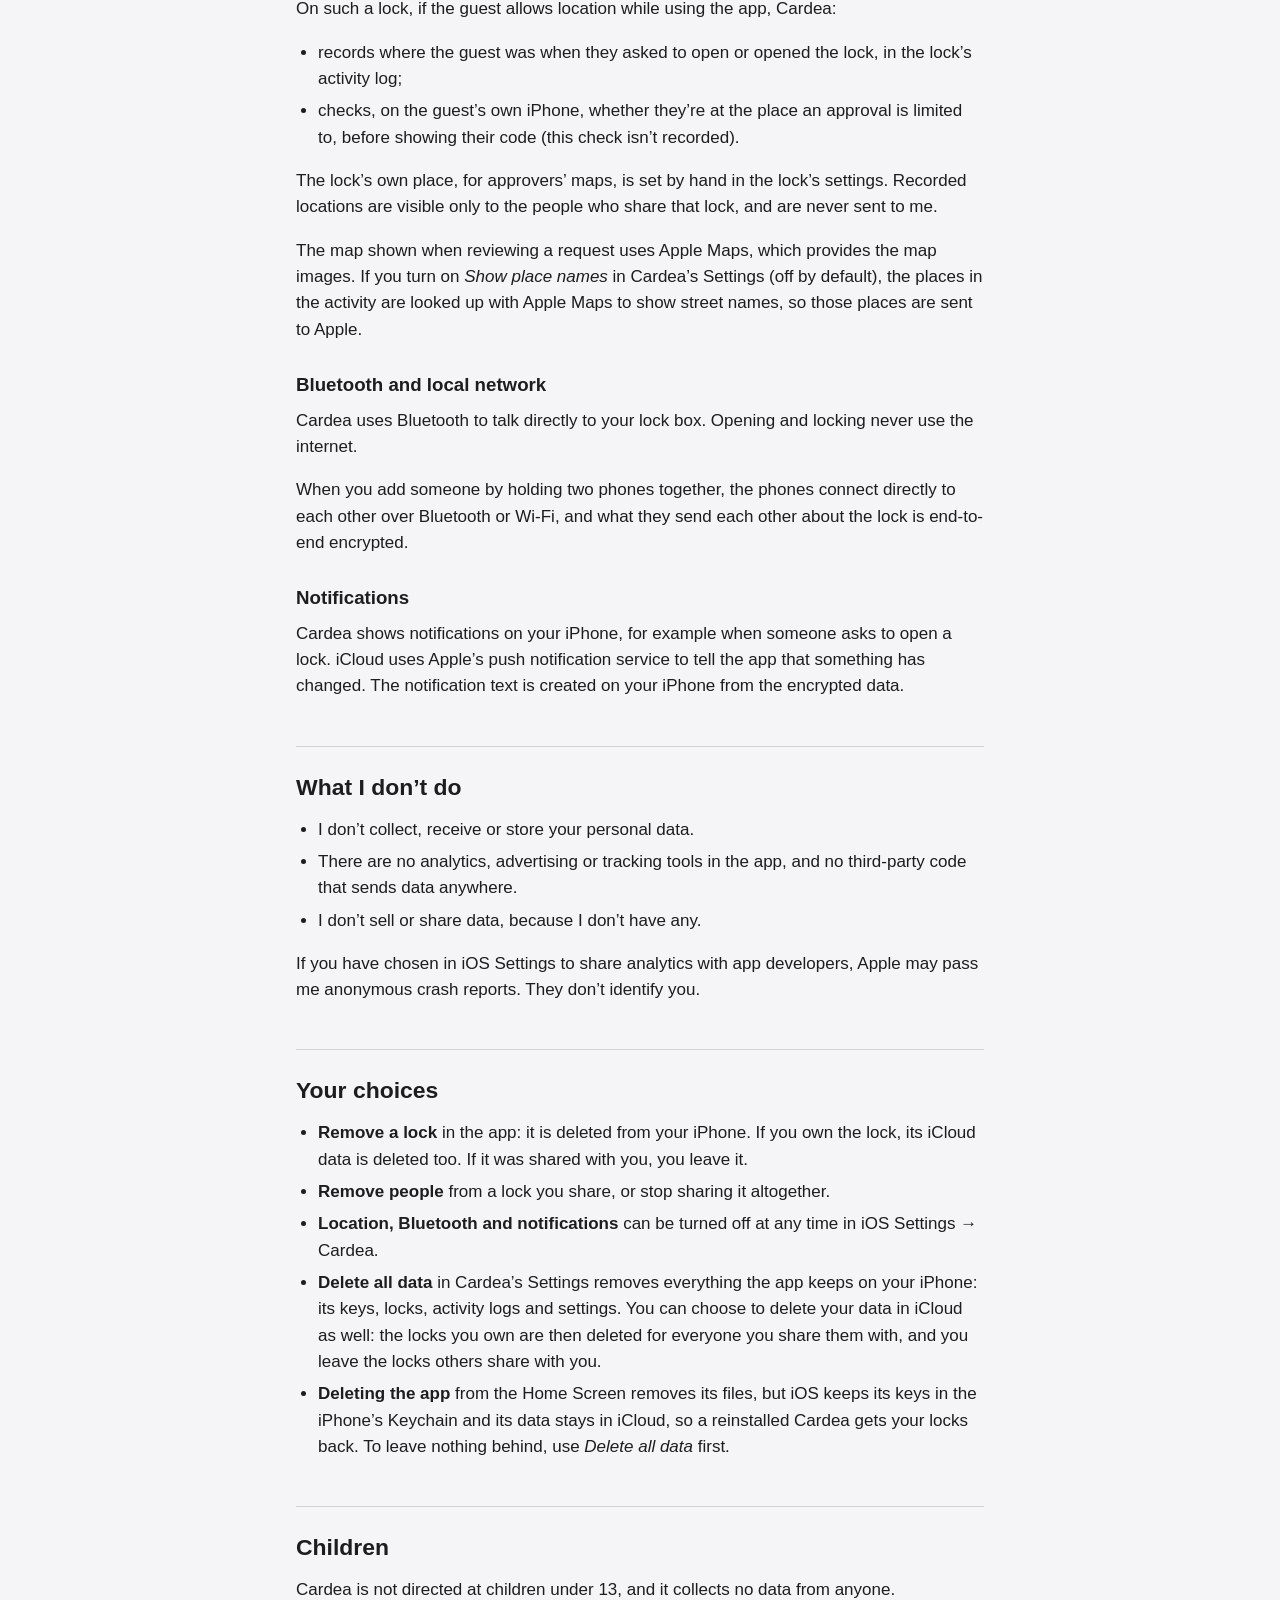
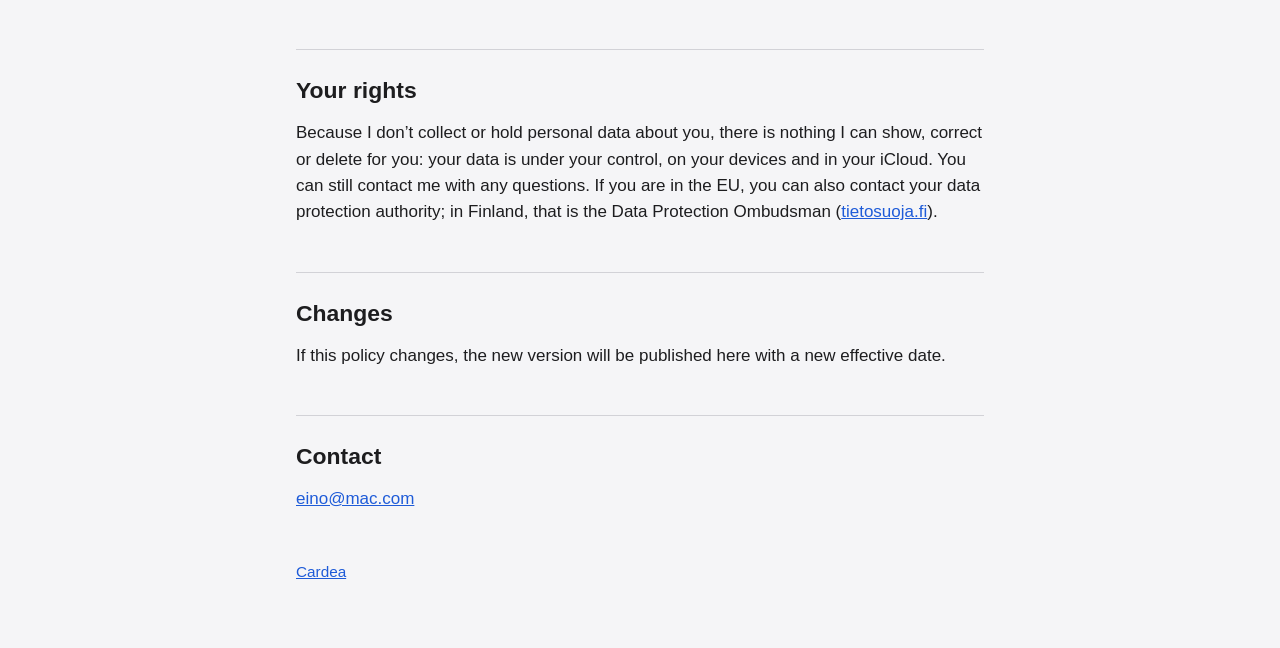
==== commit f757e402: "Privacy: location only for guests, Use location off by default" ====
--- a/privacy/index.html
+++ b/privacy/index.html
@@ -38,7 +38,7 @@
 <ul>
   <li>the lock’s name and key;</li>
   <li>the people who have it: their names, user IDs and public keys;</li>
-  <li>the activity log: what happened, when, by whom, and where (if you allowed location);</li>
+  <li>the activity log: what happened, when, and by whom (and, for guests on a lock that uses guests’ location, where);</li>
   <li>requests to open the lock, approvals, and settings such as the time lock.</li>
 </ul>
 <p>All of it is <strong>end-to-end encrypted on your iPhone before it is uploaded</strong>. Neither Apple nor I can read it.</p>
@@ -47,13 +47,13 @@
 <p>Apple can see technical information about this storage: the kinds and sizes of records, when they change, and which iCloud accounts take part. Apple’s handling of iCloud is covered by <a href="https://www.apple.com/legal/privacy/">Apple’s Privacy Policy</a>.</p>
 
 <h3>Location</h3>
-<p>Cardea asks for your location only while you are using the app, and only if you allow it. It uses your location to:</p>
+<p>Cardea never asks for your location unless you turn on <em>Use location</em> in its Settings → Privacy (off by default). Even then it uses location only for <strong>guests</strong>, and only on locks whose authoritative owners turned on <em>Require location</em> (off by default). A guest is told before joining such a lock, and needs <em>Use location</em> on to join. Authoritative owners’ and other members’ locations are never recorded.</p>
+<p>On such a lock, if the guest allows location while using the app, Cardea:</p>
 <ul>
-  <li>record where a lock was opened or locked in the lock’s activity log;</li>
-  <li>show, on a request to open a lock, where the request was made;</li>
-  <li>remember where the lock is, so approvers can see it on a map.</li>
+  <li>records where the guest was when they asked to open or opened the lock, in the lock’s activity log;</li>
+  <li>checks, on the guest’s own iPhone, whether they’re at the place an approval is limited to, before showing their code (this check isn’t recorded).</li>
 </ul>
-<p>Your location is visible only to the people who share that lock, and is never sent to me. If you don’t allow location, Cardea works the same, just without places.</p>
+<p>The lock’s own place, for approvers’ maps, is set by hand in the lock’s settings. Recorded locations are visible only to the people who share that lock, and are never sent to me.</p>
 <p>The map shown when reviewing a request uses Apple Maps, which provides the map images. If you turn on <em>Show place names</em> in Cardea’s Settings (off by default), the places in the activity are looked up with Apple Maps to show street names, so those places are sent to Apple.</p>
 
 <h3>Bluetooth and local network</h3>
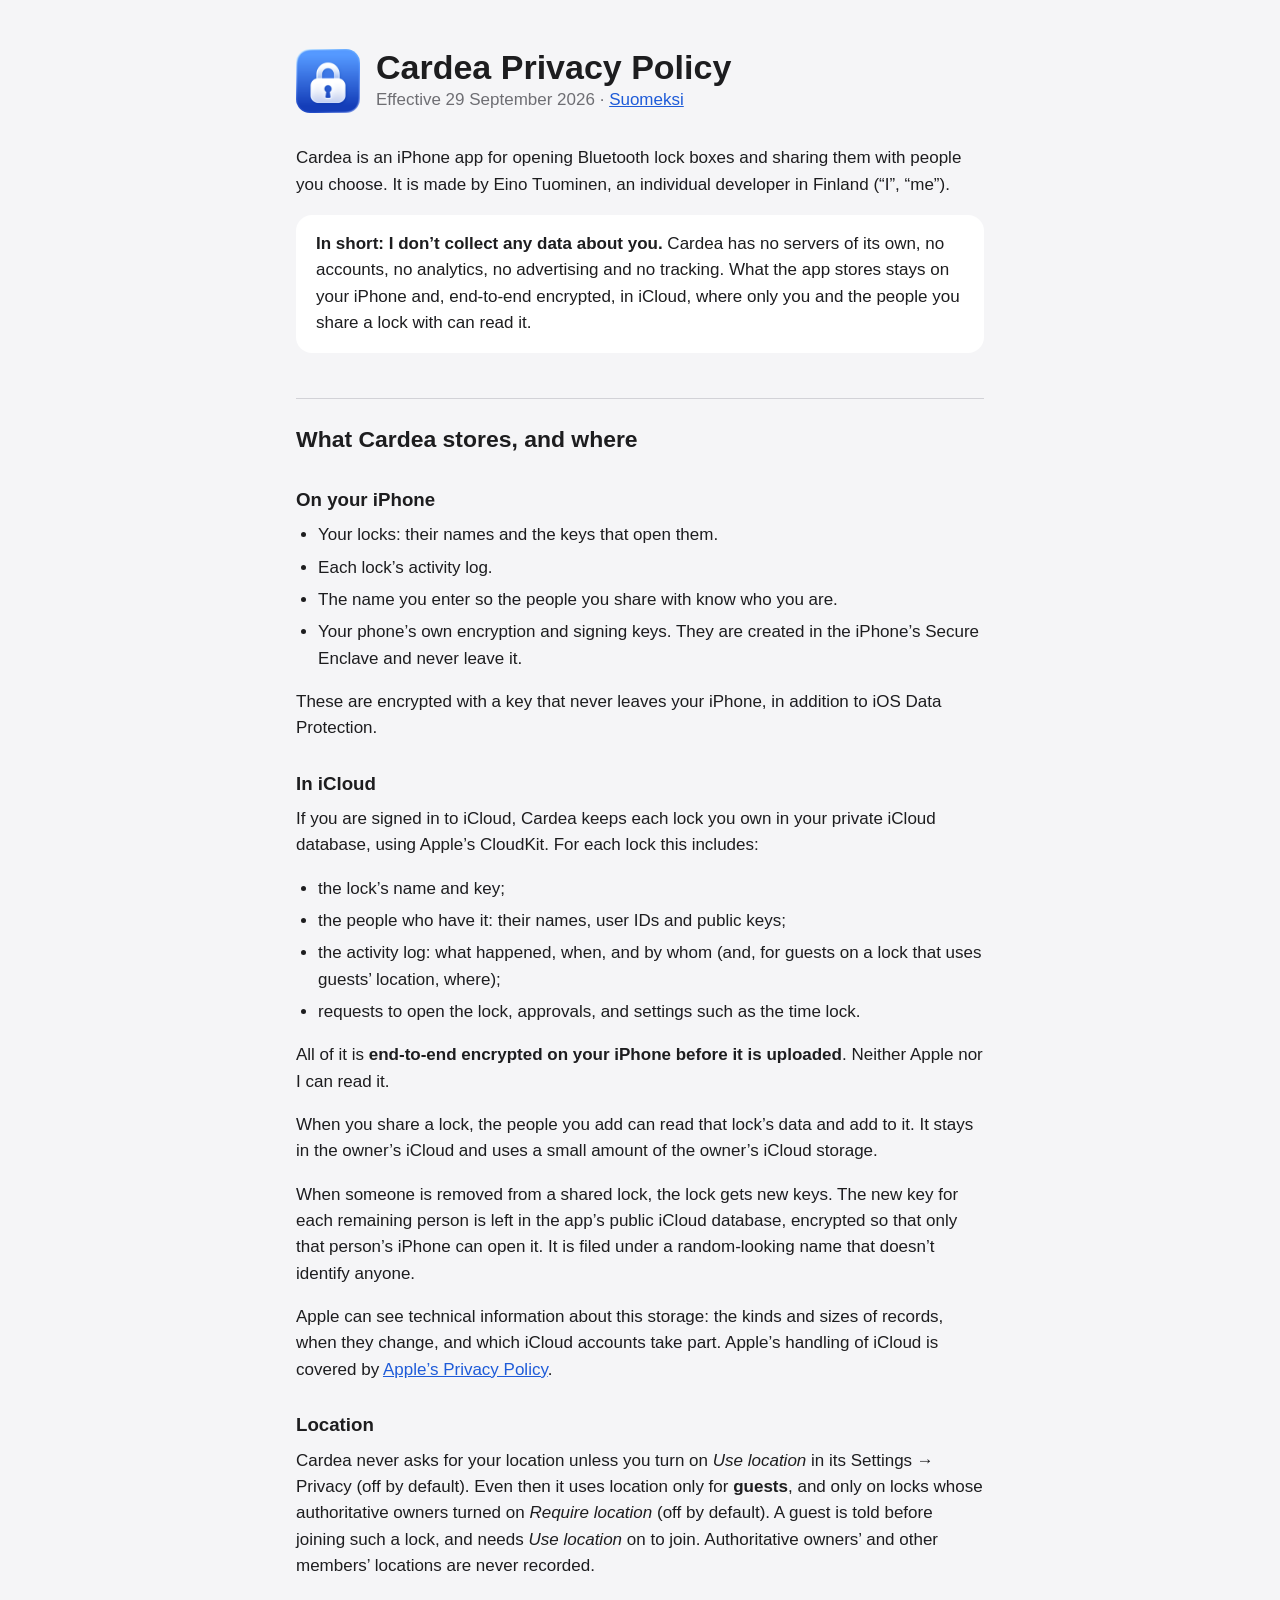
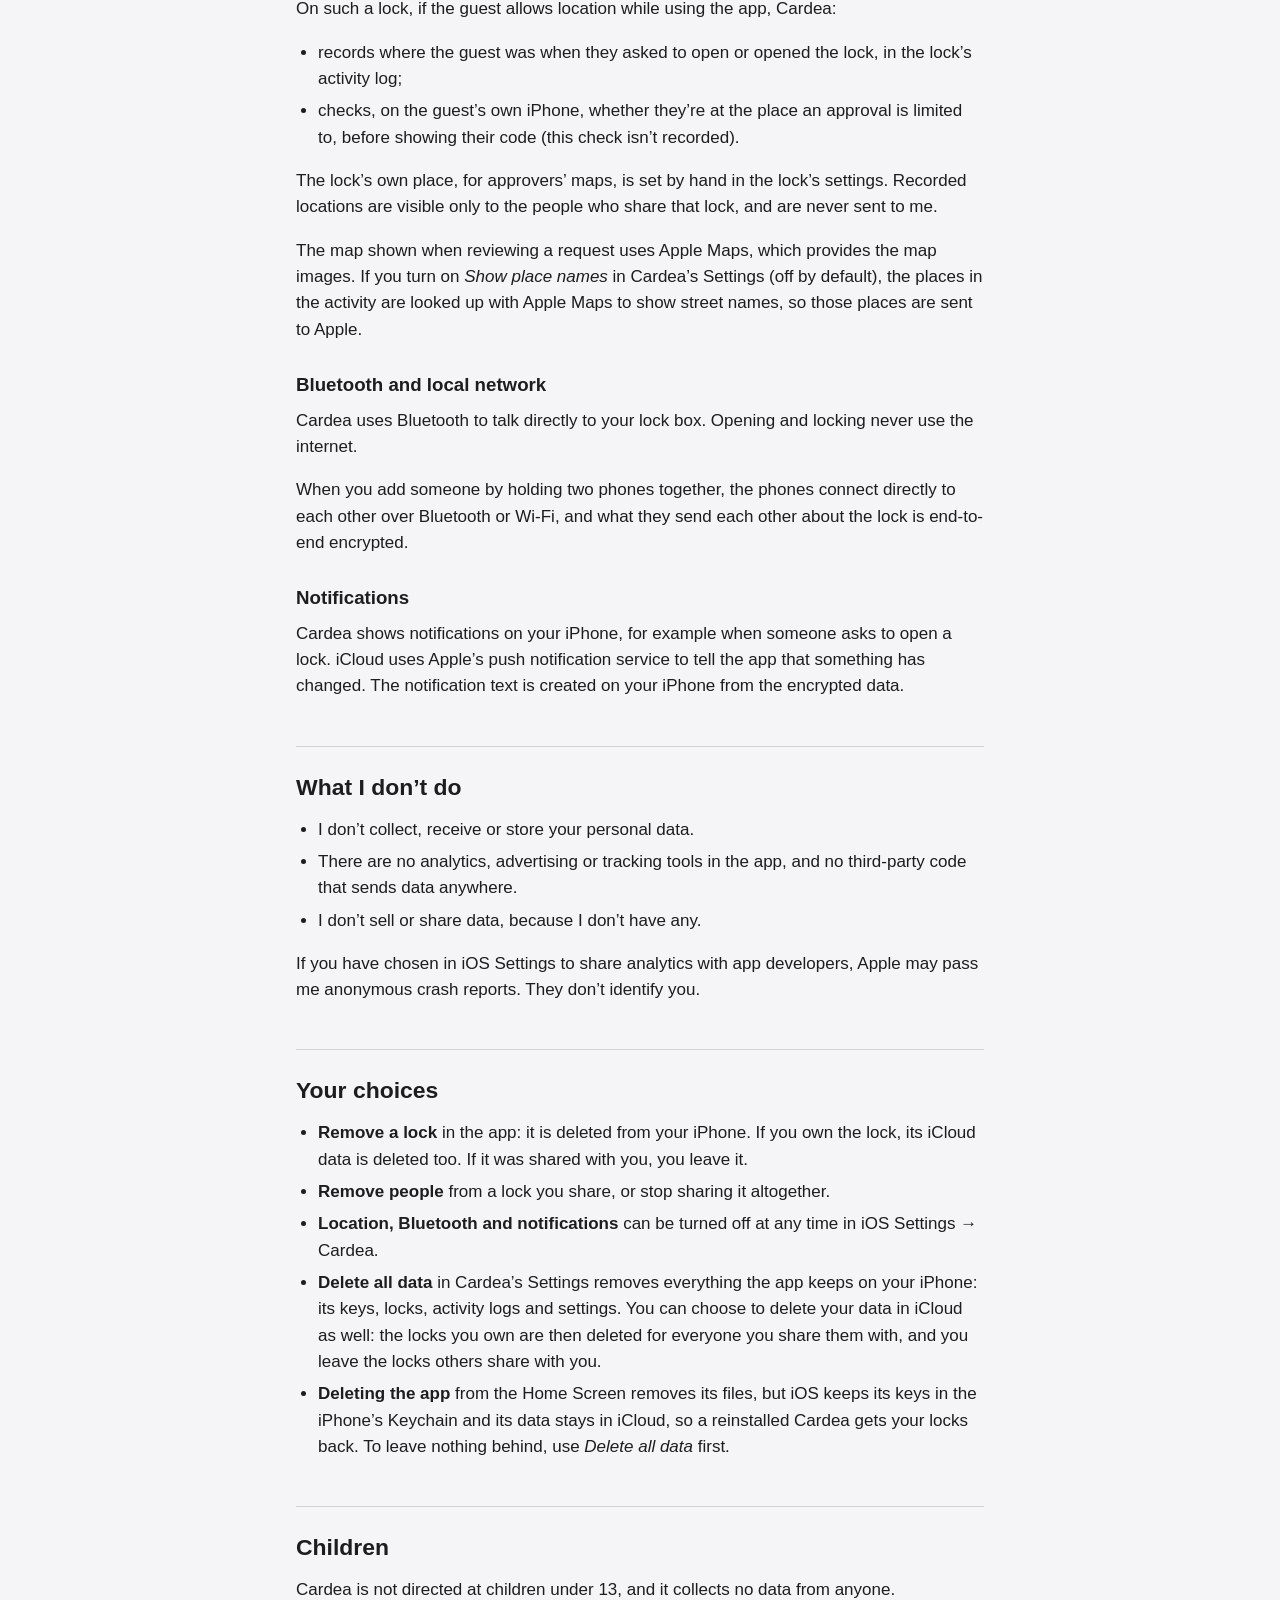
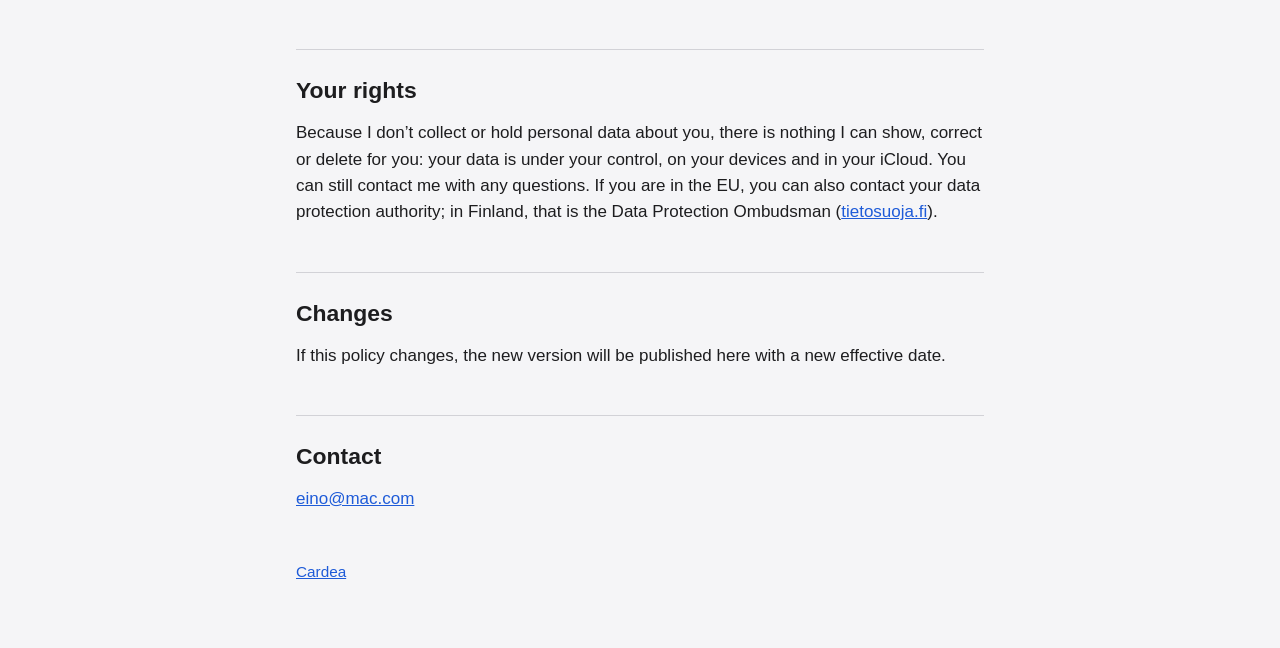
==== commit a579c25e: "Privacy policy in Finnish" ====
--- a/privacy/index.html
+++ b/privacy/index.html
@@ -7,6 +7,8 @@
 <meta name="description" content="How the Cardea app handles your data: it doesn't collect any.">
 <link rel="icon" href="../icon.png">
 <link rel="stylesheet" href="../style.css">
+<link rel="alternate" hreflang="en" href="https://einot.github.io/cardea/privacy/">
+<link rel="alternate" hreflang="fi" href="https://einot.github.io/cardea/fi/privacy/">
 </head>
 <body>
 <main>
@@ -14,7 +16,7 @@
   <img src="../icon.png" alt="">
   <div>
     <h1>Cardea Privacy Policy</h1>
-    <p>Effective 29 September 2026</p>
+    <p>Effective 29 September 2026 · <a href="../fi/privacy/" hreflang="fi" lang="fi">Suomeksi</a></p>
   </div>
 </header>
 
